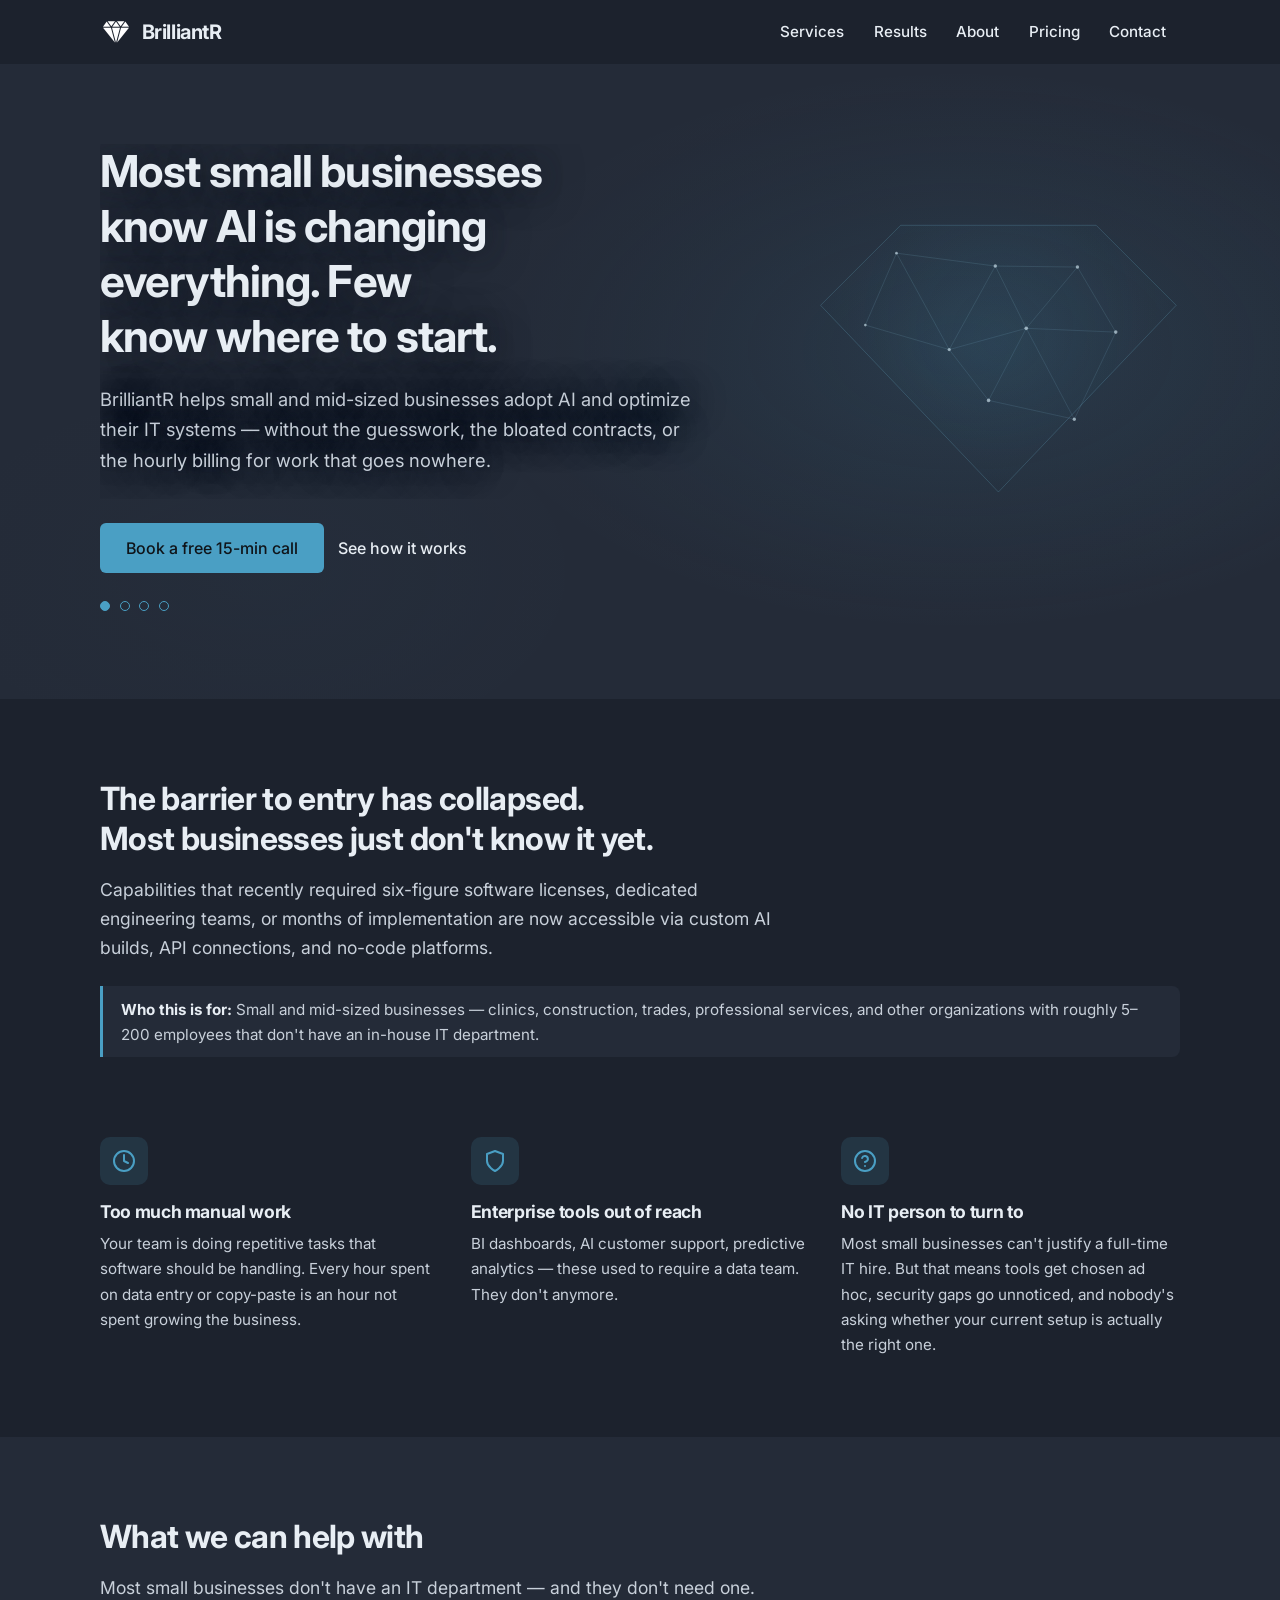
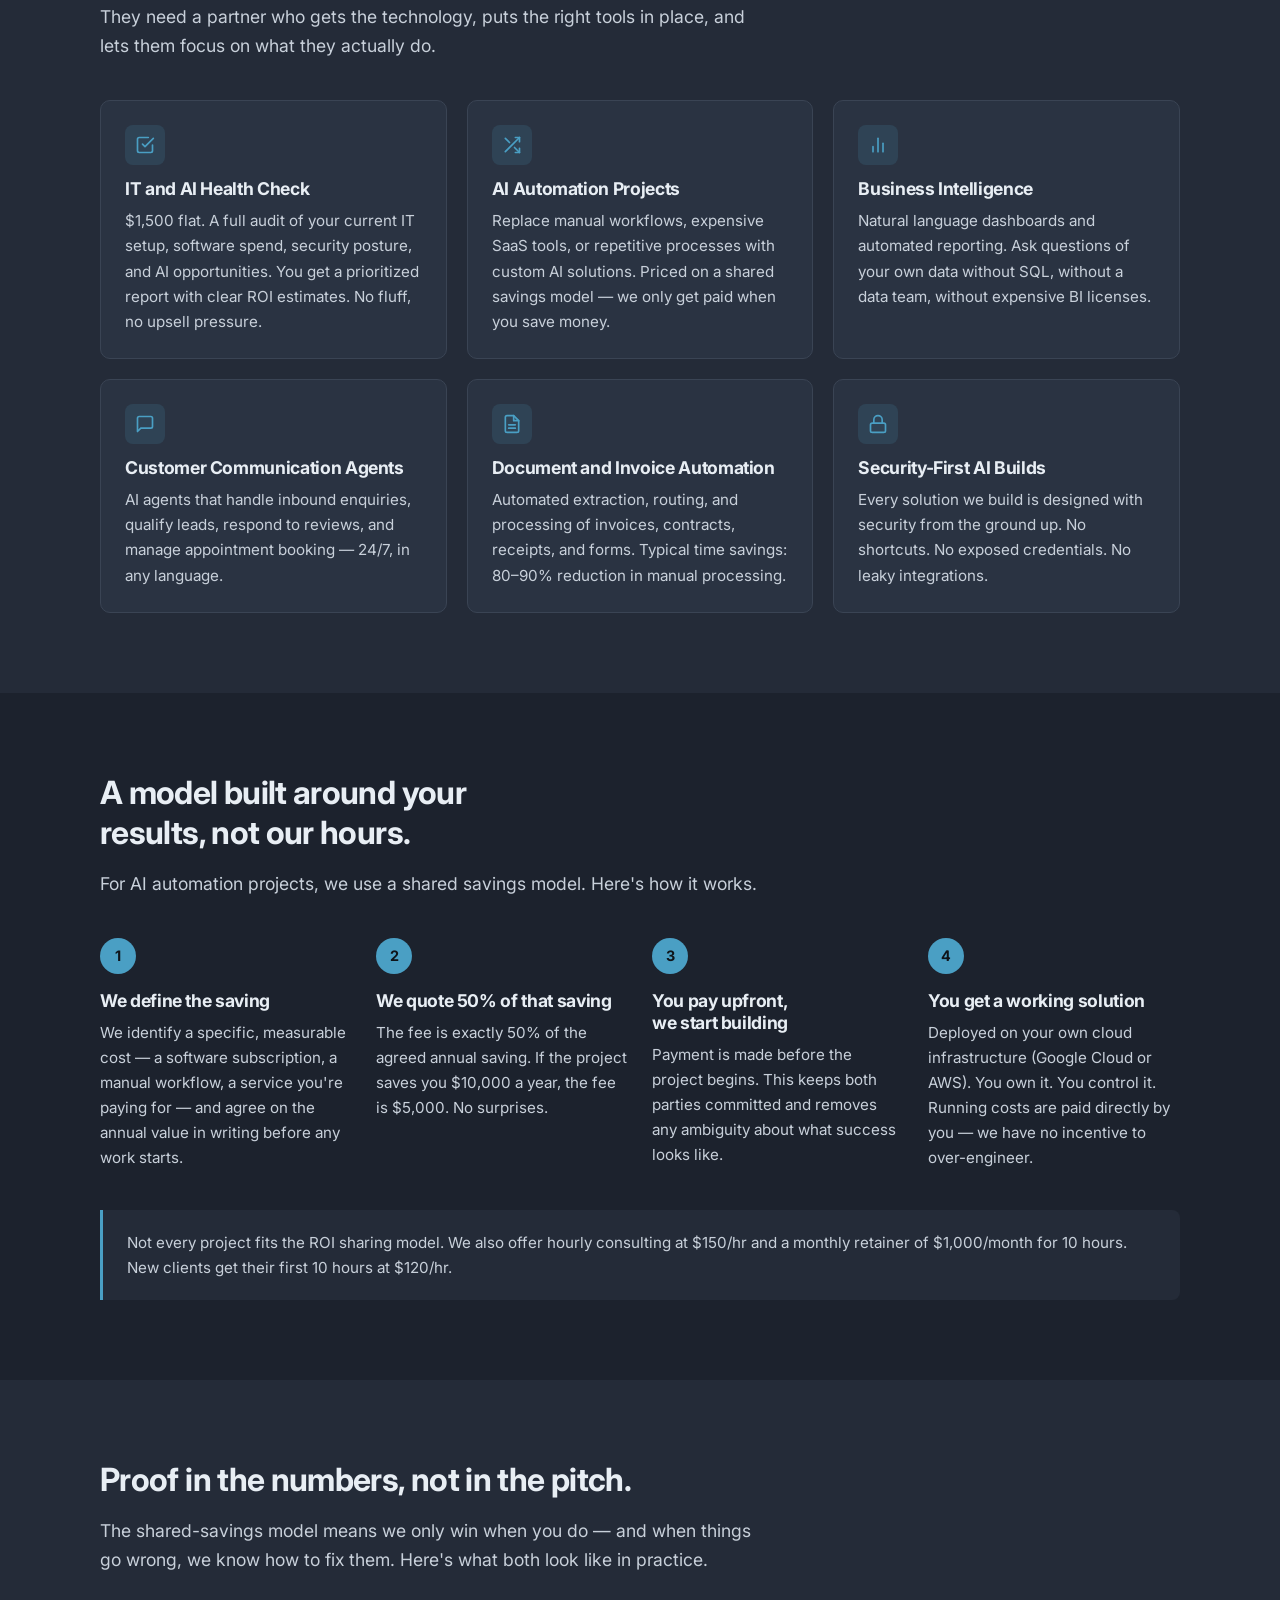
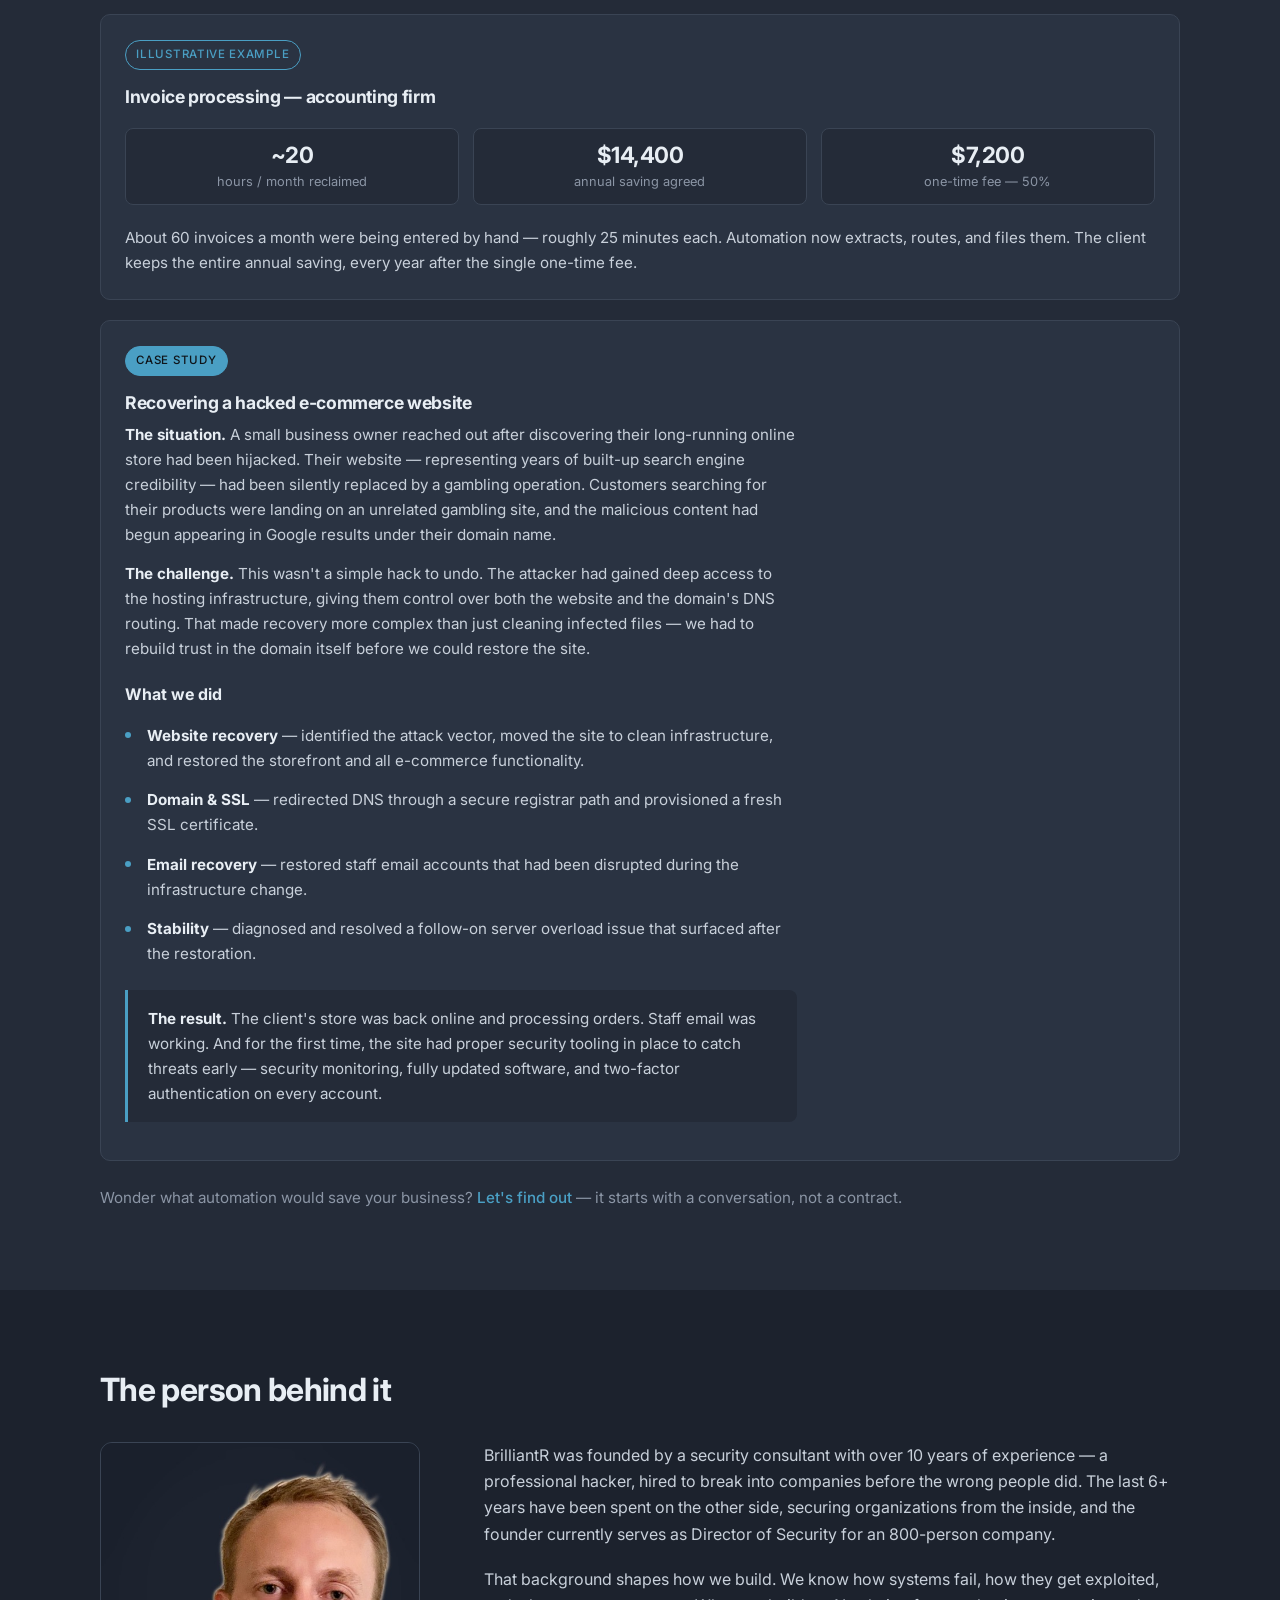
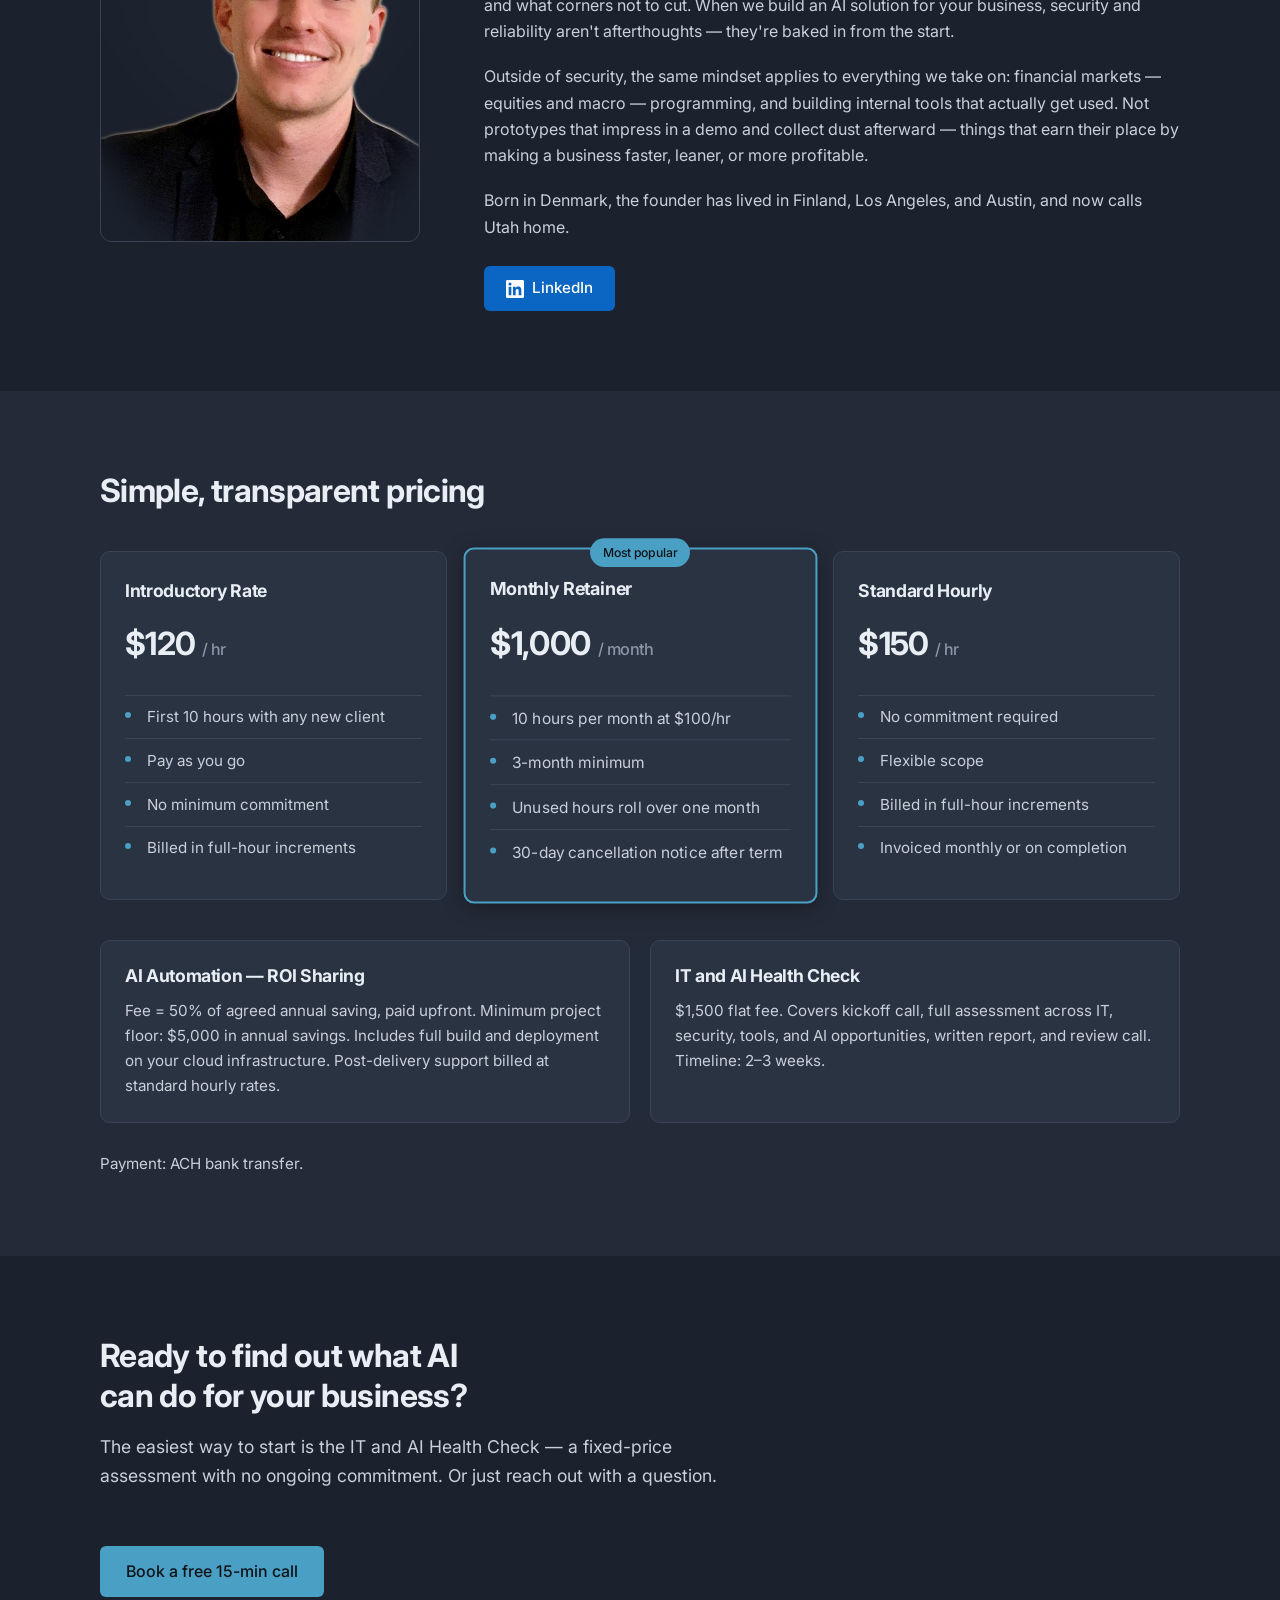
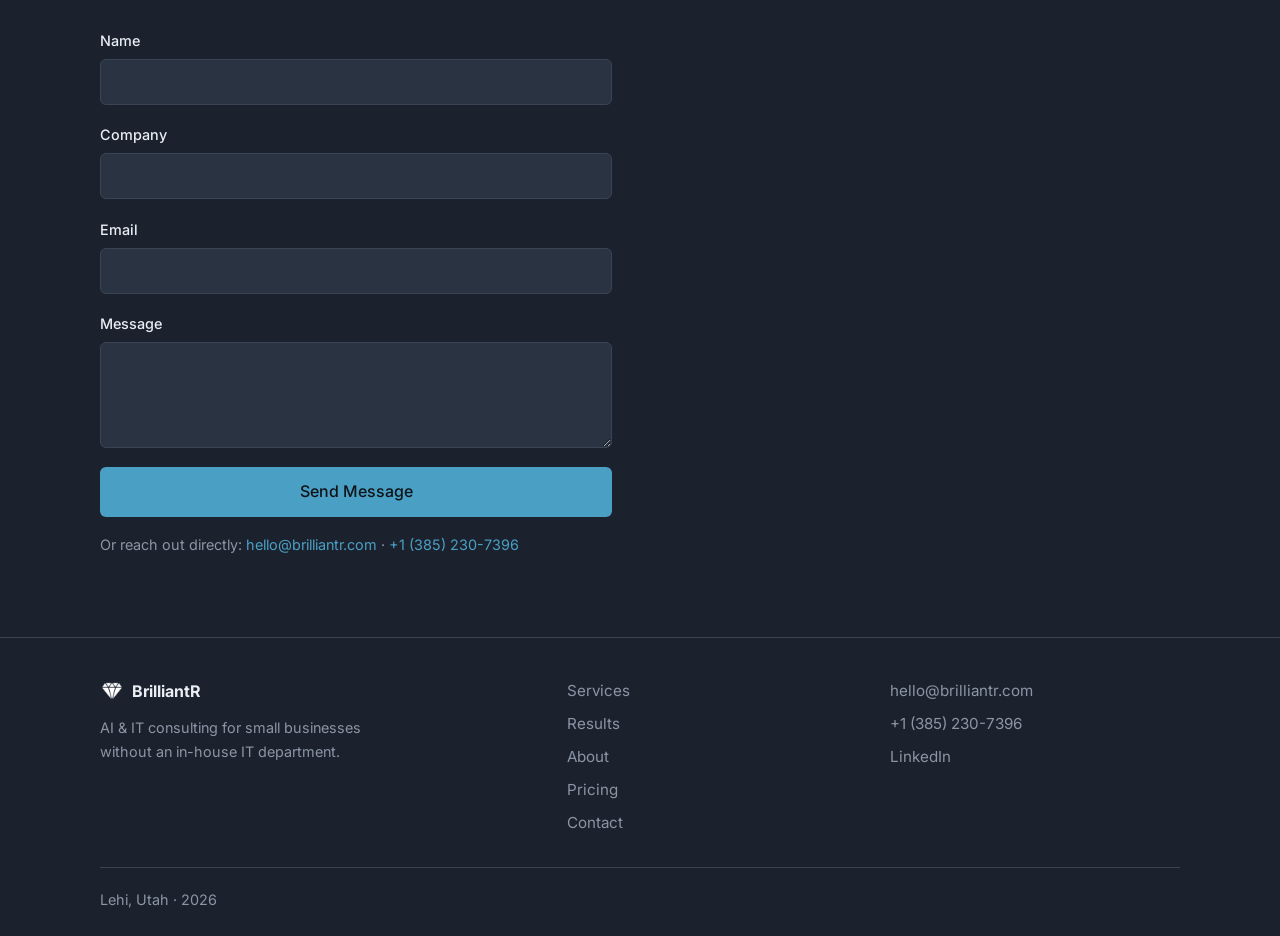
==== website/index.html @ 2c19cd60 "Reorganise repo into website/ and marketing/ folders Move all site content into website/ so GitHub P" ====
<!DOCTYPE html>
<html lang="en">
<head>
  <meta charset="UTF-8">
  <meta name="viewport" content="width=device-width, initial-scale=1.0">
  <meta name="description" content="AI and IT consulting for small businesses without an in-house IT department. Automate workflows, cut software costs, and adopt AI.">
  <meta name="robots" content="index, follow">
  <meta name="author" content="BrilliantR">
  <meta name="theme-color" content="#1C222D">
  <title>BrilliantR — AI & IT Consulting for Small Businesses</title>
  <link rel="canonical" href="https://brilliantr.com/">

  <!-- Google tag (gtag.js) — Google Analytics 4 -->
  <script async src="https://www.googletagmanager.com/gtag/js?id=G-T3CMR07BEG"></script>
  <script>
    window.dataLayer = window.dataLayer || [];
    function gtag(){dataLayer.push(arguments);}
    gtag('js', new Date());
    gtag('config', 'G-T3CMR07BEG');
  </script>


  <!-- Open Graph -->
  <meta property="og:type" content="website">
  <meta property="og:url" content="https://brilliantr.com/">
  <meta property="og:site_name" content="BrilliantR">
  <meta property="og:locale" content="en_US">
  <meta property="og:title" content="BrilliantR — AI & IT Consulting for Small Businesses">
  <meta property="og:description" content="AI and IT consulting for small businesses without an in-house IT department. Automate workflows, cut software costs, and adopt AI.">
  <meta property="og:image" content="https://brilliantr.com/images/og-card.png">
  <meta property="og:image:width" content="1200">
  <meta property="og:image:height" content="630">
  <meta property="og:image:alt" content="BrilliantR — AI & IT Consulting for Small Businesses">

  <!-- Twitter Card -->
  <meta name="twitter:card" content="summary_large_image">
  <meta name="twitter:title" content="BrilliantR — AI & IT Consulting for Small Businesses">
  <meta name="twitter:description" content="AI and IT consulting for small businesses without an in-house IT department. Automate workflows, cut software costs, and adopt AI.">
  <meta name="twitter:image" content="https://brilliantr.com/images/og-card.png">

<link rel="icon" href="images/favicon.svg?v=2" type="image/svg+xml">
  <link rel="icon" href="images/icon.png" type="image/png" sizes="32x32">
  <link rel="apple-touch-icon" href="images/apple-touch-icon.png" sizes="180x180">
  <script type="application/ld+json">
  {
    "@context": "https://schema.org",
    "@type": "ProfessionalService",
    "name": "BrilliantR",
    "url": "https://brilliantr.com",
    "description": "AI and IT consulting for small businesses without an in-house IT department. Services include AI automation, business intelligence, IT health checks, and security-first builds.",
    "email": "hello@brilliantr.com",
    "telephone": "+1-385-230-7396",
    "address": {
      "@type": "PostalAddress",
      "addressLocality": "Lehi",
      "addressRegion": "UT",
      "addressCountry": "US"
    },
    "areaServed": {
      "@type": "Country",
      "name": "United States"
    },
    "hasOfferCatalog": {
      "@type": "OfferCatalog",
      "name": "AI & IT Consulting Services",
      "itemListElement": [
        {
          "@type": "Offer",
          "itemOffered": {
            "@type": "Service",
            "name": "IT and AI Health Check",
            "description": "Full audit of your IT setup, software spend, security posture, and AI opportunities. Prioritized report with ROI estimates.",
            "offers": { "@type": "Offer", "price": "1500", "priceCurrency": "USD" }
          }
        },
        {
          "@type": "Offer",
          "itemOffered": {
            "@type": "Service",
            "name": "AI Automation Projects",
            "description": "Replace manual workflows and repetitive processes with custom AI solutions. Priced on a shared savings model."
          }
        },
        {
          "@type": "Offer",
          "itemOffered": {
            "@type": "Service",
            "name": "Business Intelligence",
            "description": "Natural language dashboards and automated reporting without SQL or a data team."
          }
        },
        {
          "@type": "Offer",
          "itemOffered": {
            "@type": "Service",
            "name": "Customer Communication Agents",
            "description": "AI agents that handle inbound enquiries, qualify leads, respond to reviews, and manage appointment booking 24/7."
          }
        },
        {
          "@type": "Offer",
          "itemOffered": {
            "@type": "Service",
            "name": "Document and Invoice Automation",
            "description": "Automated extraction, routing, and processing of invoices, contracts, receipts, and forms."
          }
        }
      ]
    },
    "founder": {
      "@type": "Person",
      "jobTitle": "AI & IT Consultant",
      "description": "Security consultant and former professional penetration tester with 10+ years experience, now Director of Security at an 800-person company.",
      "sameAs": "https://www.linkedin.com/in/runetk-dk/"
    },
    "priceRange": "$120–$1,500"
  }
  </script>
  <link rel="preconnect" href="https://fonts.googleapis.com">
  <link rel="preconnect" href="https://fonts.gstatic.com" crossorigin>
  <link rel="preload" as="style" href="https://fonts.googleapis.com/css2?family=Inter:wght@400;500;700&display=swap">
  <link rel="stylesheet" href="https://fonts.googleapis.com/css2?family=Inter:wght@400;500;700&display=swap" media="print" onload="this.media='all'">
  <noscript><link rel="stylesheet" href="https://fonts.googleapis.com/css2?family=Inter:wght@400;500;700&display=swap"></noscript>
  <link rel="stylesheet" href="css/styles.css">
  <noscript>
    <style>
      /* Fallback: without JS the first headline stays in flow and visible. */
      .hero-slides {
        height: auto;
        overflow: visible;
        transition: none;
      }
      .hero-slide {
        position: static;
        display: none;
        opacity: 1;
        visibility: visible;
      }
      .hero-slide.is-active {
        display: block;
      }
    </style>
  </noscript>
</head>
<body>
  <a class="skip-link" href="#main">Skip to content</a>
  <header class="site-header" id="site-header">
    <div class="nav-inner">
      <a class="logo" href="#top">
        <img src="images/logo.png" alt="" width="32" height="32">
        BrilliantR
      </a>
      <button
        class="nav-toggle"
        id="nav-toggle"
        type="button"
        aria-label="Open menu"
        aria-expanded="false"
        aria-controls="nav-menu"
      >
        <span></span>
        <span></span>
        <span></span>
      </button>
      <ul class="nav-links" id="nav-menu">
        <li><a href="#services">Services</a></li>
        <li><a href="#results">Results</a></li>
        <li><a href="#about">About</a></li>
        <li><a href="#pricing">Pricing</a></li>
        <li><a href="#contact">Contact</a></li>
      </ul>
    </div>
  </header>

  <main id="main">
    <section class="hero" id="top">
      <canvas class="hero-mesh" id="hero-mesh" aria-hidden="true"></canvas>
      <div class="hero-veil" aria-hidden="true"></div>
      <div class="container fade-in hero-content">
        <div class="hero-slides" id="hero-slides" role="group" aria-roledescription="carousel" aria-label="Headlines">
          <div class="hero-slide is-active" id="hero-slide-1" role="group" aria-roledescription="slide" aria-hidden="false">
            <h1>Most small businesses know AI is changing everything. Few know where to start.</h1>
            <p class="lead">BrilliantR helps small and mid-sized businesses adopt AI and optimize their IT systems — without the guesswork, the bloated contracts, or the hourly billing for work that goes nowhere.</p>
          </div>
          <div class="hero-slide" id="hero-slide-2" role="group" aria-roledescription="slide" aria-hidden="true">
            <h2>You don't need an IT department. You need the right partner.</h2>
            <p class="lead">BrilliantR brings senior security and AI expertise to businesses that can't justify a full-time hire — so you get enterprise-grade technology without the enterprise price tag.</p>
          </div>
          <div class="hero-slide" id="hero-slide-3" role="group" aria-roledescription="slide" aria-hidden="true">
            <h2>Running a non-technical business in a high-tech world?</h2>
            <p class="lead">BrilliantR speaks fluent technology so you don't have to — practical AI and IT solutions in plain language, with no jargon and no full-time IT hire required.</p>
          </div>
          <div class="hero-slide" id="hero-slide-4" role="group" aria-roledescription="slide" aria-hidden="true">
            <h2>Your team is doing work software should be doing. Automate it.</h2>
            <p class="lead">From invoice processing to customer communication, AI can reclaim hours every week. We only get paid when it actually saves you money.</p>
          </div>
        </div>
        <div class="hero-actions">
          <a class="btn btn-primary" href="https://calendar.app.google/x3fJDAPDBFuxowCc6" target="_blank" rel="noopener noreferrer">Book a free 15-min call</a>
          <a class="hero-link" href="#how-it-works">See how it works</a>
        </div>
        <div class="hero-dots" id="hero-dots" aria-label="Choose a headline">
          <button class="hero-dot is-active" type="button" aria-label="Show headline 1"></button>
          <button class="hero-dot" type="button" aria-label="Show headline 2"></button>
          <button class="hero-dot" type="button" aria-label="Show headline 3"></button>
          <button class="hero-dot" type="button" aria-label="Show headline 4"></button>
        </div>
      </div>
    </section>

    <section id="problem">
      <div class="container fade-in">
        <h2>The barrier to entry has collapsed. Most businesses just don't know it yet.</h2>
        <p class="lead">Capabilities that recently required six-figure software licenses, dedicated engineering teams, or months of implementation are now accessible via custom AI builds, API connections, and no-code platforms.</p>
        <p class="who-for"><strong>Who this is for:</strong> Small and mid-sized businesses — clinics, construction, trades, professional services, and other organizations with roughly 5–200 employees that don't have an in-house IT department.</p>
        <div class="problem-grid">
          <div class="problem-item">
            <div class="icon-wrap" aria-hidden="true">
              <svg viewBox="0 0 24 24" fill="none" stroke="currentColor" stroke-width="2" stroke-linecap="round" stroke-linejoin="round">
                <circle cx="12" cy="12" r="10"/>
                <polyline points="12 6 12 12 16 14"/>
              </svg>
            </div>
            <h3>Too much manual work</h3>
            <p>Your team is doing repetitive tasks that software should be handling. Every hour spent on data entry or copy-paste is an hour not spent growing the business.</p>
          </div>
          <div class="problem-item">
            <div class="icon-wrap" aria-hidden="true">
              <svg viewBox="0 0 24 24" fill="none" stroke="currentColor" stroke-width="2" stroke-linecap="round" stroke-linejoin="round">
                <path d="M12 22s8-4 8-10V5l-8-3-8 3v7c0 6 8 10 8 10z"/>
              </svg>
            </div>
            <h3>Enterprise tools out of reach</h3>
            <p>BI dashboards, AI customer support, predictive analytics — these used to require a data team. They don't anymore.</p>
          </div>
          <div class="problem-item">
            <div class="icon-wrap" aria-hidden="true">
              <svg viewBox="0 0 24 24" fill="none" stroke="currentColor" stroke-width="2" stroke-linecap="round" stroke-linejoin="round">
                <circle cx="12" cy="12" r="10"/>
                <path d="M9.09 9a3 3 0 0 1 5.83 1c0 2-3 3-3 3"/>
                <line x1="12" y1="17" x2="12.01" y2="17"/>
              </svg>
            </div>
            <h3>No IT person to turn to</h3>
            <p>Most small businesses can't justify a full-time IT hire. But that means tools get chosen ad hoc, security gaps go unnoticed, and nobody's asking whether your current setup is actually the right one.</p>
          </div>
        </div>
      </div>
    </section>

    <section class="section-alt" id="services">
      <div class="container fade-in">
        <h2>What we can help with</h2>
        <p class="lead">Most small businesses don't have an IT department — and they don't need one. They need a partner who gets the technology, puts the right tools in place, and lets them focus on what they actually do.</p>
        <div class="services-grid">
          <article class="service-card">
            <div class="icon-wrap" aria-hidden="true">
              <svg viewBox="0 0 24 24" fill="none" stroke="currentColor" stroke-width="2" stroke-linecap="round" stroke-linejoin="round">
                <path d="M9 11l3 3L22 4"/>
                <path d="M21 12v7a2 2 0 0 1-2 2H5a2 2 0 0 1-2-2V5a2 2 0 0 1 2-2h11"/>
              </svg>
            </div>
            <h3>IT and AI Health Check</h3>
            <p>$1,500 flat. A full audit of your current IT setup, software spend, security posture, and AI opportunities. You get a prioritized report with clear ROI estimates. No fluff, no upsell pressure.</p>
          </article>
          <article class="service-card">
            <div class="icon-wrap" aria-hidden="true">
              <svg viewBox="0 0 24 24" fill="none" stroke="currentColor" stroke-width="2" stroke-linecap="round" stroke-linejoin="round">
                <polyline points="16 3 21 3 21 8"/>
                <line x1="4" y1="20" x2="21" y2="3"/>
                <polyline points="21 16 21 21 16 21"/>
                <line x1="15" y1="15" x2="21" y2="21"/>
                <line x1="4" y1="4" x2="9" y2="9"/>
              </svg>
            </div>
            <h3>AI Automation Projects</h3>
            <p>Replace manual workflows, expensive SaaS tools, or repetitive processes with custom AI solutions. Priced on a shared savings model — we only get paid when you save money.</p>
          </article>
          <article class="service-card">
            <div class="icon-wrap" aria-hidden="true">
              <svg viewBox="0 0 24 24" fill="none" stroke="currentColor" stroke-width="2" stroke-linecap="round" stroke-linejoin="round">
                <line x1="18" y1="20" x2="18" y2="10"/>
                <line x1="12" y1="20" x2="12" y2="4"/>
                <line x1="6" y1="20" x2="6" y2="14"/>
              </svg>
            </div>
            <h3>Business Intelligence</h3>
            <p>Natural language dashboards and automated reporting. Ask questions of your own data without SQL, without a data team, without expensive BI licenses.</p>
          </article>
          <article class="service-card">
            <div class="icon-wrap" aria-hidden="true">
              <svg viewBox="0 0 24 24" fill="none" stroke="currentColor" stroke-width="2" stroke-linecap="round" stroke-linejoin="round">
                <path d="M21 15a2 2 0 0 1-2 2H7l-4 4V5a2 2 0 0 1 2-2h14a2 2 0 0 1 2 2z"/>
              </svg>
            </div>
            <h3>Customer Communication Agents</h3>
            <p>AI agents that handle inbound enquiries, qualify leads, respond to reviews, and manage appointment booking — 24/7, in any language.</p>
          </article>
          <article class="service-card">
            <div class="icon-wrap" aria-hidden="true">
              <svg viewBox="0 0 24 24" fill="none" stroke="currentColor" stroke-width="2" stroke-linecap="round" stroke-linejoin="round">
                <path d="M14 2H6a2 2 0 0 0-2 2v16a2 2 0 0 0 2 2h12a2 2 0 0 0 2-2V8z"/>
                <polyline points="14 2 14 8 20 8"/>
                <line x1="16" y1="13" x2="8" y2="13"/>
                <line x1="16" y1="17" x2="8" y2="17"/>
              </svg>
            </div>
            <h3>Document and Invoice Automation</h3>
            <p>Automated extraction, routing, and processing of invoices, contracts, receipts, and forms. Typical time savings: 80–90% reduction in manual processing.</p>
          </article>
          <article class="service-card">
            <div class="icon-wrap" aria-hidden="true">
              <svg viewBox="0 0 24 24" fill="none" stroke="currentColor" stroke-width="2" stroke-linecap="round" stroke-linejoin="round">
                <rect x="3" y="11" width="18" height="11" rx="2" ry="2"/>
                <path d="M7 11V7a5 5 0 0 1 10 0v4"/>
              </svg>
            </div>
            <h3>Security-First AI Builds</h3>
            <p>Every solution we build is designed with security from the ground up. No shortcuts. No exposed credentials. No leaky integrations.</p>
          </article>
        </div>
      </div>
    </section>

    <section id="how-it-works">
      <div class="container fade-in">
        <h2>A model built around your results, not our hours.</h2>
        <p class="lead">For AI automation projects, we use a shared savings model. Here's how it works.</p>
        <div class="timeline">
          <div class="timeline-step">
            <h3>We define the saving</h3>
            <p>We identify a specific, measurable cost — a software subscription, a manual workflow, a service you're paying for — and agree on the annual value in writing before any work starts.</p>
          </div>
          <div class="timeline-step">
            <h3>We quote 50% of that saving</h3>
            <p>The fee is exactly 50% of the agreed annual saving. If the project saves you $10,000 a year, the fee is $5,000. No surprises.</p>
          </div>
          <div class="timeline-step">
            <h3>You pay upfront, we start building</h3>
            <p>Payment is made before the project begins. This keeps both parties committed and removes any ambiguity about what success looks like.</p>
          </div>
          <div class="timeline-step">
            <h3>You get a working solution</h3>
            <p>Deployed on your own cloud infrastructure (Google Cloud or AWS). You own it. You control it. Running costs are paid directly by you — we have no incentive to over-engineer.</p>
          </div>
        </div>
        <p class="how-note">Not every project fits the ROI sharing model. We also offer hourly consulting at $150/hr and a monthly retainer of $1,000/month for 10 hours. New clients get their first 10 hours at $120/hr.</p>
      </div>
    </section>

    <section class="section-alt" id="results">
      <div class="container fade-in">
        <h2>Proof in the numbers, not in the pitch.</h2>
        <p class="lead">The shared-savings model means we only win when you do — and when things go wrong, we know how to fix them. Here's what both look like in practice.</p>
        <div class="proof-grid">
          <article class="proof-case">
            <span class="proof-tag">Illustrative example</span>
            <h3>Invoice processing — accounting firm</h3>
            <div class="proof-math">
              <div class="proof-stat">
                <span class="proof-number">~20</span>
                <span class="proof-label">hours / month reclaimed</span>
              </div>
              <div class="proof-stat">
                <span class="proof-number">$14,400</span>
                <span class="proof-label">annual saving agreed</span>
              </div>
              <div class="proof-stat">
                <span class="proof-number">$7,200</span>
                <span class="proof-label">one-time fee — 50%</span>
              </div>
            </div>
            <p>About 60 invoices a month were being entered by hand — roughly 25 minutes each. Automation now extracts, routes, and files them. The client keeps the entire annual saving, every year after the single one-time fee.</p>
          </article>
          <article class="proof-case case-study">
            <span class="proof-tag filled">Case study</span>
            <h3>Recovering a hacked e-commerce website</h3>
            <p><strong>The situation.</strong> A small business owner reached out after discovering their long-running online store had been hijacked. Their website — representing years of built-up search engine credibility — had been silently replaced by a gambling operation. Customers searching for their products were landing on an unrelated gambling site, and the malicious content had begun appearing in Google results under their domain name.</p>
            <p><strong>The challenge.</strong> This wasn't a simple hack to undo. The attacker had gained deep access to the hosting infrastructure, giving them control over both the website and the domain's DNS routing. That made recovery more complex than just cleaning infected files — we had to rebuild trust in the domain itself before we could restore the site.</p>
            <h4>What we did</h4>
            <ul>
              <li><strong>Website recovery</strong> — identified the attack vector, moved the site to clean infrastructure, and restored the storefront and all e-commerce functionality.</li>
              <li><strong>Domain &amp; SSL</strong> — redirected DNS through a secure registrar path and provisioned a fresh SSL certificate.</li>
              <li><strong>Email recovery</strong> — restored staff email accounts that had been disrupted during the infrastructure change.</li>
              <li><strong>Stability</strong> — diagnosed and resolved a follow-on server overload issue that surfaced after the restoration.</li>
            </ul>
            <p class="case-result"><strong>The result.</strong> The client's store was back online and processing orders. Staff email was working. And for the first time, the site had proper security tooling in place to catch threats early — security monitoring, fully updated software, and two-factor authentication on every account.</p>
          </article>
        </div>
        <p class="proof-cta">Wonder what automation would save your business? <a href="#contact">Let's find out</a> — it starts with a conversation, not a contract.</p>
      </div>
    </section>

    <section id="about">
      <div class="container fade-in">
        <h2>The person behind it</h2>
        <div class="about-layout">
          <div class="about-photo">
            <img
              src="images/photo.jpg"
              srcset="images/photo-560.jpg 560w, images/photo.jpg 800w"
              sizes="(min-width: 768px) 280px, 320px"
              alt="Portrait of the founder of BrilliantR"
              width="800"
              height="1000"
              loading="lazy"
            >
          </div>
          <div class="about-text">
            <p>BrilliantR was founded by a security consultant with over 10 years of experience — a professional hacker, hired to break into companies before the wrong people did. The last 6+ years have been spent on the other side, securing organizations from the inside, and the founder currently serves as Director of Security for an 800-person company.</p>
            <p>That background shapes how we build. We know how systems fail, how they get exploited, and what corners not to cut. When we build an AI solution for your business, security and reliability aren't afterthoughts — they're baked in from the start.</p>
            <p>Outside of security, the same mindset applies to everything we take on: financial markets — equities and macro — programming, and building internal tools that actually get used. Not prototypes that impress in a demo and collect dust afterward — things that earn their place by making a business faster, leaner, or more profitable.</p>
            <p>Born in Denmark, the founder has lived in Finland, Los Angeles, and Austin, and now calls Utah home.</p>
            <a class="btn btn-linkedin" href="https://www.linkedin.com/in/runetk-dk/" target="_blank" rel="noopener noreferrer">
              <svg width="18" height="18" viewBox="0 0 24 24" fill="currentColor" aria-hidden="true">
                <path d="M20.447 20.452h-3.554v-5.569c0-1.328-.027-3.037-1.852-3.037-1.853 0-2.136 1.445-2.136 2.939v5.667H9.351V9h3.414v1.561h.046c.477-.9 1.637-1.85 3.37-1.85 3.601 0 4.267 2.37 4.267 5.455v6.286zM5.337 7.433a2.062 2.062 0 01-2.063-2.065 2.064 2.064 0 112.063 2.065zm1.782 13.019H3.555V9h3.564v11.452zM22.225 0H1.771C.792 0 0 .774 0 1.729v20.542C0 23.227.792 24 1.771 24h20.451C23.2 24 24 23.227 24 22.271V1.729C24 .774 23.2 0 22.222 0h.003z"/>
              </svg>
              LinkedIn
            </a>
          </div>
        </div>
      </div>
    </section>

    <section class="section-alt" id="pricing">
      <div class="container fade-in">
        <h2>Simple, transparent pricing</h2>
        <div class="pricing-grid">
          <article class="price-card">
            <h3>Introductory Rate</h3>
            <p class="price-amount">$120 <span>/ hr</span></p>
            <ul>
              <li>First 10 hours with any new client</li>
              <li>Pay as you go</li>
              <li>No minimum commitment</li>
              <li>Billed in full-hour increments</li>
            </ul>
          </article>
          <article class="price-card featured">
            <span class="price-badge">Most popular</span>
            <h3>Monthly Retainer</h3>
            <p class="price-amount">$1,000 <span>/ month</span></p>
            <ul>
              <li>10 hours per month at $100/hr</li>
              <li>3-month minimum</li>
              <li>Unused hours roll over one month</li>
              <li>30-day cancellation notice after term</li>
            </ul>
          </article>
          <article class="price-card">
            <h3>Standard Hourly</h3>
            <p class="price-amount">$150 <span>/ hr</span></p>
            <ul>
              <li>No commitment required</li>
              <li>Flexible scope</li>
              <li>Billed in full-hour increments</li>
              <li>Invoiced monthly or on completion</li>
            </ul>
          </article>
        </div>

        <div class="pricing-bands">
          <div class="pricing-band">
            <h3>AI Automation — ROI Sharing</h3>
            <p>Fee = 50% of agreed annual saving, paid upfront. Minimum project floor: $5,000 in annual savings. Includes full build and deployment on your cloud infrastructure. Post-delivery support billed at standard hourly rates.</p>
          </div>
          <div class="pricing-band">
            <h3>IT and AI Health Check</h3>
            <p>$1,500 flat fee. Covers kickoff call, full assessment across IT, security, tools, and AI opportunities, written report, and review call. Timeline: 2–3 weeks.</p>
          </div>
        </div>

        <p class="payment-note">Payment: ACH bank transfer.</p>
      </div>
    </section>

    <section id="contact">
      <div class="container fade-in">
        <h2>Ready to find out what AI can do for your business?</h2>
        <p class="lead">The easiest way to start is the IT and AI Health Check — a fixed-price assessment with no ongoing commitment. Or just reach out with a question.</p>
        <a class="btn btn-primary booking-cta" href="https://calendar.app.google/x3fJDAPDBFuxowCc6" target="_blank" rel="noopener noreferrer">Book a free 15-min call</a>
        <form class="contact-form" id="contact-form">
          <div class="form-field">
            <label for="name">Name</label>
            <input type="text" id="name" name="name" required autocomplete="name">
          </div>
          <div class="form-field">
            <label for="company">Company</label>
            <input type="text" id="company" name="company" autocomplete="organization">
          </div>
          <div class="form-field">
            <label for="email">Email</label>
            <input type="email" id="email" name="email" required autocomplete="email">
          </div>
          <div class="form-field">
            <label for="message">Message</label>
            <textarea id="message" name="message" rows="4" required></textarea>
          </div>
          <!-- Honeypot: bots fill this in, humans don't. Hidden by CSS. -->
          <input type="text" name="botcheck" class="form-honeypot" tabindex="-1" autocomplete="off" aria-hidden="true">
          <button class="btn btn-primary" type="submit">Send Message</button>
        </form>
        <p class="form-status" id="form-status" role="status" aria-live="polite"></p>
        <p class="form-note">Or reach out directly: <a href="mailto:hello@brilliantr.com">hello@brilliantr.com</a> · <a href="tel:+13852307396">+1 (385) 230-7396</a></p>
      </div>
    </section>
  </main>

  <footer class="site-footer">
    <div class="container">
      <div class="footer-inner">
        <div class="footer-col footer-brand-col">
          <span class="footer-brand">
            <img src="images/logo.png" alt="" width="24" height="24">
            BrilliantR
          </span>
          <p class="footer-tagline">AI &amp; IT consulting for small businesses without an in-house IT department.</p>
        </div>
        <nav class="footer-col footer-nav" aria-label="Footer">
          <a href="#services">Services</a>
          <a href="#results">Results</a>
          <a href="#about">About</a>
          <a href="#pricing">Pricing</a>
          <a href="#contact">Contact</a>
        </nav>
        <div class="footer-col footer-contact">
          <a href="mailto:hello@brilliantr.com">hello@brilliantr.com</a>
          <a href="tel:+13852307396">+1 (385) 230-7396</a>
          <a href="https://www.linkedin.com/in/runetk-dk/" target="_blank" rel="noopener noreferrer">LinkedIn</a>
        </div>
      </div>
      <p class="footer-meta">Lehi, Utah · <span id="year"></span></p>
    </div>
  </footer>

  <script src="js/main.js" defer></script>
  <script src="js/hero-mesh.js" defer></script>
</body>
</html>
---- website/css/styles.css ----
:root {
  --primary: #E8EEF4;
  --accent: #4A9FC4;
  --bg: #242B38;
  --text: #C8D0DA;
  --border: #3A4454;
  --white: #1C222D;
  --card: #2A3342;
  --muted: #8B95A5;
  --nav-height: 64px;
  --max-width: 1120px;
  --shadow: 0 4px 20px rgba(0, 0, 0, 0.35);
  color-scheme: dark;
}

*,
*::before,
*::after {
  box-sizing: border-box;
  margin: 0;
  padding: 0;
}

html {
  scroll-behavior: smooth;
  scroll-padding-top: var(--nav-height);
}

body {
  font-family: Inter, sans-serif;
  font-size: 1rem;
  line-height: 1.65;
  color: var(--text);
  background: var(--white);
  -webkit-font-smoothing: antialiased;
}

img {
  max-width: 100%;
  display: block;
}

a {
  color: var(--accent);
  text-decoration: none;
}

a:hover {
  text-decoration: underline;
}

:focus-visible {
  outline: 2px solid var(--accent);
  outline-offset: 3px;
}

.skip-link {
  position: absolute;
  left: -9999px;
  top: 0;
  z-index: 200;
  background: var(--accent);
  color: #0F1419;
  padding: 0.75rem 1.25rem;
  border-radius: 0 0 8px 0;
  font-weight: 500;
  text-decoration: none;
}

.skip-link:focus {
  left: 0;
  text-decoration: none;
}

.container {
  width: 100%;
  max-width: var(--max-width);
  margin: 0 auto;
  padding: 0 1.25rem;
}

/* ——— Nav ——— */
.site-header {
  position: sticky;
  top: 0;
  z-index: 100;
  height: var(--nav-height);
  background: var(--white);
  border-bottom: 1px solid transparent;
  transition: box-shadow 0.2s ease, border-color 0.2s ease;
}

.site-header.is-scrolled {
  box-shadow: var(--shadow);
  border-bottom-color: var(--border);
}

.nav-inner {
  display: flex;
  align-items: center;
  justify-content: space-between;
  height: var(--nav-height);
  max-width: var(--max-width);
  margin: 0 auto;
  padding: 0 1.25rem;
}

.logo {
  display: inline-flex;
  align-items: center;
  gap: 0.6rem;
  font-size: 1.25rem;
  font-weight: 700;
  color: var(--primary);
  letter-spacing: -0.02em;
  text-decoration: none;
}

.logo img {
  width: 32px;
  height: 32px;
  object-fit: contain;
  filter: invert(1);
}

.logo:hover {
  text-decoration: none;
  color: var(--accent);
}

.logo:hover img {
  opacity: 0.85;
}

.nav-toggle {
  display: flex;
  flex-direction: column;
  justify-content: center;
  gap: 5px;
  width: 44px;
  height: 44px;
  padding: 10px;
  border: none;
  background: transparent;
  cursor: pointer;
}

.nav-toggle span {
  display: block;
  height: 2px;
  width: 100%;
  background: var(--primary);
  border-radius: 1px;
  transition: transform 0.2s ease, opacity 0.2s ease;
}

.nav-toggle:hover span {
  background: var(--accent);
}

.nav-toggle[aria-expanded="true"] span:nth-child(1) {
  transform: translateY(7px) rotate(45deg);
}

.nav-toggle[aria-expanded="true"] span:nth-child(2) {
  opacity: 0;
}

.nav-toggle[aria-expanded="true"] span:nth-child(3) {
  transform: translateY(-7px) rotate(-45deg);
}

.nav-links {
  display: none;
  list-style: none;
  gap: 0.25rem;
}

.nav-links a {
  display: block;
  padding: 0.75rem 1rem;
  color: var(--primary);
  font-weight: 500;
  font-size: 0.95rem;
  text-decoration: none;
}

.nav-links a:hover {
  color: var(--accent);
}

.nav-links.is-open {
  display: flex;
  flex-direction: column;
  position: absolute;
  top: var(--nav-height);
  left: 0;
  right: 0;
  background: var(--white);
  border-bottom: 1px solid var(--border);
  box-shadow: var(--shadow);
  padding: 0.5rem 0;
}

/* ——— Buttons ——— */
.btn {
  display: inline-flex;
  align-items: center;
  justify-content: center;
  gap: 0.5rem;
  padding: 0.85rem 1.5rem;
  font-family: inherit;
  font-size: 1rem;
  font-weight: 500;
  line-height: 1.2;
  border-radius: 6px;
  border: 2px solid transparent;
  cursor: pointer;
  text-decoration: none;
  transition: background 0.15s ease, color 0.15s ease, border-color 0.15s ease;
}

.btn:hover {
  text-decoration: none;
}

.btn-primary {
  background: var(--accent);
  color: #0F1419;
}

.btn-primary:hover {
  background: #6BB4D4;
  color: #0F1419;
}

.btn-secondary {
  background: transparent;
  color: var(--primary);
  border-color: var(--border);
}

.btn-secondary:hover {
  border-color: var(--accent);
  color: var(--accent);
}

.btn-linkedin {
  background: #0A66C2;
  color: #FFFFFF;
  padding: 0.7rem 1.25rem;
  font-size: 0.95rem;
}

.btn-linkedin:hover {
  background: #1A7FD4;
  color: #FFFFFF;
}

/* ——— Sections ——— */
section {
  padding: 4rem 0;
}

.section-alt {
  background: var(--bg);
}

h1, h2, h3 {
  color: var(--primary);
  line-height: 1.25;
  letter-spacing: -0.02em;
  text-wrap: balance;
}

h1 {
  font-size: clamp(1.85rem, 5vw, 2.75rem);
  font-weight: 700;
  margin-bottom: 1.25rem;
  max-width: 18ch;
}

h2 {
  font-size: clamp(1.5rem, 3.5vw, 2rem);
  font-weight: 700;
  margin-bottom: 1rem;
  max-width: 28ch;
}

h3 {
  font-size: 1.1rem;
  font-weight: 700;
  margin-bottom: 0.5rem;
}

.lead {
  font-size: 1.1rem;
  color: var(--text);
  max-width: 42rem;
  margin-bottom: 1.5rem;
}

/* Ragged-right is the readable default; "pretty" just avoids the lonely
   one-word last lines that make the right edge look untidy. */
p {
  text-wrap: pretty;
}

.fade-in {
  opacity: 0;
  transform: translateY(16px);
  transition: opacity 0.5s ease, transform 0.5s ease;
}

.fade-in.is-visible {
  opacity: 1;
  transform: translateY(0);
}

@media (prefers-reduced-motion: reduce) {
  html {
    scroll-behavior: auto;
  }

  .fade-in {
    opacity: 1;
    transform: none;
    transition: none;
  }

  .hero-slide,
  .hero-slides {
    transition: none;
  }
}

/* ——— Hero ——— */
.hero {
  position: relative;
  overflow: hidden;
  padding: 4rem 0 4.5rem;
  background:
    radial-gradient(ellipse 70% 80% at 75% 45%, rgba(74, 159, 196, 0.14) 0%, transparent 55%),
    radial-gradient(ellipse 50% 60% at 20% 80%, rgba(74, 159, 196, 0.06) 0%, transparent 50%),
    var(--bg);
  min-height: calc(70vh - var(--nav-height));
  display: flex;
  align-items: center;
}

/* Base readability gradient — sits under the mesh */
.hero-veil {
  position: absolute;
  inset: 0;
  z-index: 0;
  pointer-events: none;
  background:
    linear-gradient(
      105deg,
      rgba(36, 43, 56, 0.92) 0%,
      rgba(36, 43, 56, 0.55) 42%,
      rgba(36, 43, 56, 0.12) 68%,
      rgba(36, 43, 56, 0) 100%
    );
}

/* Mesh above the veil so interaction is visible */
.hero-mesh {
  position: absolute;
  inset: 0;
  width: 100%;
  height: 100%;
  z-index: 1;
  display: block;
  pointer-events: none;
}

.hero-content {
  position: relative;
  z-index: 2;
}

/* Anchor the hero copy to the same left edge as the rest of the page
   content, while keeping a comfortable reading measure. */
.hero-content > * {
  max-width: 40rem;
}

.hero-content h1,
.hero-content h2,
.hero-content .lead {
  text-shadow: 0 1px 18px rgba(28, 34, 45, 0.85), 0 0 40px rgba(28, 34, 45, 0.5);
}

/* Slides 2–4 use h2 (single h1 per page) but must match the first slide's look. */
.hero-slide h1,
.hero-slide h2 {
  font-size: clamp(1.85rem, 5vw, 2.75rem);
  font-weight: 700;
  margin-bottom: 1.25rem;
  max-width: 18ch;
}

.hero .lead {
  font-size: 1.15rem;
  max-width: 38rem;
}

.hero-actions {
  display: flex;
  flex-wrap: wrap;
  gap: 0.85rem;
  align-items: center;
  margin-top: 1.5rem;
}

.hero-link {
  font-weight: 500;
  color: var(--primary);
  padding: 0.5rem 0;
}

.hero-link:hover {
  color: var(--accent);
}

/* ——— Hero carousel ——— */
.hero-slides {
  position: relative;
  overflow: hidden;
  /* Height is driven by JS so the CTA hugs the active headline. */
  transition: height 0.4s ease;
}

.hero-slide {
  position: absolute;
  top: 0;
  left: 0;
  right: 0;
  opacity: 0;
  visibility: hidden;
  transition: opacity 0.55s ease, visibility 0.55s ease;
}

.hero-slide.is-active {
  opacity: 1;
  visibility: visible;
}

.hero-dots {
  position: relative;
  z-index: 2;
  display: flex;
  align-items: center;
  gap: 0.6rem;
  margin-top: 1.75rem;
}

.hero-dot {
  width: 10px;
  height: 10px;
  padding: 0;
  border-radius: 999px;
  border: 1px solid var(--accent);
  background: transparent;
  cursor: pointer;
  transition: background 0.2s ease, transform 0.2s ease;
}

.hero-dot:hover {
  transform: scale(1.25);
}

.hero-dot.is-active {
  background: var(--accent);
}

@media (max-width: 719px) {
  .hero-veil {
    background:
      linear-gradient(
        180deg,
        rgba(36, 43, 56, 0.75) 0%,
        rgba(36, 43, 56, 0.45) 55%,
        rgba(36, 43, 56, 0.25) 100%
      );
  }
}

/* ——— Problem grid ——— */
.problem-grid {
  display: grid;
  gap: 2rem;
  margin-top: 2.5rem;
}

.icon-wrap {
  width: 48px;
  height: 48px;
  border-radius: 10px;
  background: rgba(74, 159, 196, 0.15);
  display: flex;
  align-items: center;
  justify-content: center;
  margin-bottom: 1rem;
  color: var(--accent);
}

.icon-wrap svg {
  width: 24px;
  height: 24px;
}

.problem-item p {
  font-size: 0.95rem;
  color: var(--text);
}

.who-for {
  display: inline-block;
  margin-bottom: 2.5rem;
  padding: 0.65rem 1.1rem;
  background: var(--bg);
  border-left: 3px solid var(--accent);
  border-radius: 0 8px 8px 0;
  font-size: 0.95rem;
  color: var(--text);
}

.who-for strong {
  color: var(--primary);
}

/* ——— Services ——— */
.services-grid {
  display: grid;
  gap: 1.25rem;
  margin-top: 2.5rem;
}

.service-card {
  background: var(--card);
  border: 1px solid var(--border);
  border-radius: 10px;
  padding: 1.5rem;
}

.service-card .icon-wrap {
  width: 40px;
  height: 40px;
  border-radius: 8px;
  margin-bottom: 0.85rem;
}

.service-card .icon-wrap svg {
  width: 20px;
  height: 20px;
}

.service-card p {
  font-size: 0.95rem;
  color: var(--text);
}

/* ——— Timeline ——— */
.timeline {
  display: grid;
  gap: 1.75rem;
  margin-top: 2.5rem;
  counter-reset: step;
}

.timeline-step {
  position: relative;
  padding-left: 3.5rem;
}

.timeline-step::before {
  counter-increment: step;
  content: counter(step);
  position: absolute;
  left: 0;
  top: 0;
  width: 2.25rem;
  height: 2.25rem;
  border-radius: 50%;
  background: var(--accent);
  color: #0F1419;
  font-weight: 700;
  font-size: 0.9rem;
  display: flex;
  align-items: center;
  justify-content: center;
}

.timeline-step p {
  font-size: 0.95rem;
  color: var(--text);
}

.how-note {
  margin-top: 2.5rem;
  padding: 1.25rem 1.5rem;
  background: var(--bg);
  border-left: 3px solid var(--accent);
  border-radius: 0 8px 8px 0;
  font-size: 0.95rem;
  color: var(--text);
}

/* ——— Results / social proof ——— */
.proof-grid {
  display: grid;
  gap: 1.25rem;
  margin-top: 2.5rem;
}

.proof-case,
.proof-quote {
  background: var(--card);
  border: 1px solid var(--border);
  border-radius: 10px;
  padding: 1.5rem;
  min-width: 0;
}

.proof-tag {
  display: inline-block;
  font-size: 0.72rem;
  font-weight: 500;
  letter-spacing: 0.06em;
  text-transform: uppercase;
  color: var(--accent);
  border: 1px solid var(--accent);
  border-radius: 999px;
  padding: 0.28rem 0.65rem;
  margin-bottom: 1rem;
}

.proof-math {
  display: grid;
  grid-template-columns: 1fr;
  gap: 0.75rem;
  margin: 1.25rem 0;
}

.proof-stat {
  background: var(--bg);
  border: 1px solid var(--border);
  border-radius: 8px;
  padding: 0.8rem 1rem;
  display: flex;
  align-items: baseline;
  justify-content: space-between;
  gap: 1rem;
  min-width: 0;
}

.proof-number {
  display: block;
  font-size: 1.4rem;
  font-weight: 700;
  letter-spacing: -0.02em;
  color: var(--primary);
  line-height: 1.1;
  white-space: nowrap;
}

.proof-label {
  display: block;
  font-size: 0.8rem;
  color: var(--muted);
  line-height: 1.35;
  text-align: right;
}

.proof-case > p {
  font-size: 0.95rem;
  color: var(--text);
}

.proof-quote {
  display: flex;
  flex-direction: column;
}

.proof-quote blockquote {
  margin: 0;
  flex: 1;
}

.proof-quote blockquote::before {
  content: "\201C";
  display: block;
  font-size: 2.4rem;
  line-height: 0.6;
  color: var(--accent);
  margin-bottom: 0.5rem;
}

.proof-quote blockquote p {
  font-size: 1.05rem;
  line-height: 1.55;
  color: var(--primary);
}

.proof-quote footer {
  margin-top: 1.25rem;
  padding-top: 1rem;
  border-top: 1px solid var(--border);
}

.proof-quote cite {
  font-style: normal;
  font-weight: 500;
  font-size: 0.92rem;
  color: var(--text);
}

.proof-cta {
  margin-top: 1.5rem;
  font-size: 0.95rem;
  color: var(--muted);
}

.proof-cta a {
  font-weight: 500;
}

/* Real client case study (vs. the illustrative example above) */
.proof-tag.filled {
  background: var(--accent);
  border-color: var(--accent);
  color: #0F1419;
}

.case-study h4 {
  font-size: 1rem;
  font-weight: 700;
  color: var(--primary);
  margin: 1.25rem 0 0.5rem;
}

.case-study p {
  max-width: 42rem;
  margin-bottom: 0.85rem;
}

.case-study p strong,
.case-study li strong {
  color: var(--primary);
}

.case-study ul {
  list-style: none;
  max-width: 42rem;
  margin: 0 0 0.25rem;
}

.case-study li {
  position: relative;
  padding: 0.45rem 0 0.45rem 1.4rem;
  font-size: 0.95rem;
  color: var(--text);
}

.case-study li::before {
  content: "";
  position: absolute;
  left: 0;
  top: 1.05rem;
  width: 6px;
  height: 6px;
  border-radius: 50%;
  background: var(--accent);
}

.case-result {
  margin-top: 1rem;
  padding: 1rem 1.25rem;
  background: var(--bg);
  border-left: 3px solid var(--accent);
  border-radius: 0 8px 8px 0;
  font-size: 0.95rem;
  color: var(--text);
  max-width: 42rem;
}

.case-result strong {
  color: var(--primary);
}

/* ——— About ——— */
.about-layout {
  display: grid;
  gap: 2.5rem;
  margin-top: 2rem;
  align-items: start;
}

.about-photo {
  max-width: 320px;
  width: 100%;
  border-radius: 12px;
  overflow: hidden;
  border: 1px solid var(--border);
  aspect-ratio: 4 / 5;
  background: var(--card);
}

.about-photo img {
  width: 100%;
  height: 100%;
  object-fit: cover;
  object-position: center top;
}

.about-text p {
  margin-bottom: 1.15rem;
}

.about-text .btn {
  margin-top: 0.5rem;
}

/* ——— Pricing ——— */
.pricing-grid {
  display: grid;
  gap: 1.25rem;
  margin-top: 2.5rem;
}

.price-card {
  background: var(--card);
  border: 1px solid var(--border);
  border-radius: 10px;
  padding: 1.75rem 1.5rem;
  display: flex;
  flex-direction: column;
}

.price-card.featured {
  border-color: var(--accent);
  border-width: 2px;
  box-shadow: var(--shadow);
  position: relative;
}

.price-badge {
  position: absolute;
  top: -0.7rem;
  left: 50%;
  transform: translateX(-50%);
  background: var(--accent);
  color: #0F1419;
  font-size: 0.75rem;
  font-weight: 500;
  padding: 0.25rem 0.75rem;
  border-radius: 999px;
  white-space: nowrap;
}

.price-amount {
  font-size: 2rem;
  font-weight: 700;
  color: var(--primary);
  margin: 0.5rem 0 0.25rem;
  letter-spacing: -0.02em;
}

.price-amount span {
  font-size: 1rem;
  font-weight: 500;
  color: var(--muted);
}

.price-card ul {
  list-style: none;
  margin-top: 1.25rem;
  flex: 1;
}

.price-card li {
  padding: 0.55rem 0;
  border-top: 1px solid var(--border);
  font-size: 0.95rem;
  color: var(--text);
  padding-left: 1.35rem;
  position: relative;
}

.price-card li::before {
  content: "";
  position: absolute;
  left: 0;
  top: 1.05rem;
  width: 6px;
  height: 6px;
  border-radius: 50%;
  background: var(--accent);
}

.pricing-bands {
  margin-top: 2.5rem;
  display: grid;
  gap: 1.25rem;
}

.pricing-band {
  background: var(--card);
  border: 1px solid var(--border);
  border-radius: 10px;
  padding: 1.5rem;
}

.pricing-band h3 {
  margin-bottom: 0.65rem;
}

.pricing-band p {
  font-size: 0.95rem;
  color: var(--text);
}

.payment-note {
  margin-top: 1.75rem;
  font-size: 0.95rem;
  color: var(--text);
}

/* ——— Contact ——— */
.booking-cta {
  margin: 2rem 0 0;
}

.contact-form {
  margin-top: 2rem;
  max-width: 32rem;
  display: grid;
  gap: 1.15rem;
}

.form-field {
  display: flex;
  flex-direction: column;
  gap: 0.4rem;
}

.form-field label {
  font-weight: 500;
  font-size: 0.9rem;
  color: var(--primary);
}

.form-field input,
.form-field textarea {
  font-family: inherit;
  font-size: 1rem;
  padding: 0.75rem 0.9rem;
  border: 1px solid var(--border);
  border-radius: 6px;
  background: var(--card);
  color: var(--primary);
  width: 100%;
}

.form-field input::placeholder,
.form-field textarea::placeholder {
  color: var(--muted);
}

.form-field input:focus,
.form-field textarea:focus {
  border-color: var(--accent);
  outline: none;
  box-shadow: 0 0 0 3px rgba(74, 159, 196, 0.25);
}

.form-field textarea {
  resize: vertical;
  min-height: 6.5rem;
}

.form-note {
  margin-top: 1rem;
  font-size: 0.9rem;
  color: var(--muted);
}

.form-honeypot {
  position: absolute;
  left: -9999px;
  top: auto;
  width: 1px;
  height: 1px;
  overflow: hidden;
}

.form-status {
  display: none;
  margin-top: 1.25rem;
  max-width: 32rem;
  padding: 1rem 1.15rem;
  border-radius: 8px;
  border: 1px solid var(--border);
  background: var(--card);
  font-size: 0.95rem;
  color: var(--text);
}

.form-status.is-visible {
  display: block;
}

.form-status a {
  font-weight: 500;
}

/* ——— Footer ——— */
.site-footer {
  border-top: 1px solid var(--border);
  padding: 2.5rem 0 1.5rem;
  background: var(--white);
}

.footer-inner {
  display: grid;
  gap: 1.75rem;
  margin-bottom: 2rem;
}

.footer-col {
  display: flex;
  flex-direction: column;
  gap: 0.5rem;
}

.footer-tagline {
  font-size: 0.9rem;
  color: var(--muted);
  max-width: 30ch;
  margin-top: 0.25rem;
}

.footer-nav a,
.footer-contact a {
  color: var(--muted);
  font-size: 0.95rem;
  width: fit-content;
}

.footer-nav a:hover,
.footer-contact a:hover {
  color: var(--accent);
}

.footer-brand {
  display: inline-flex;
  align-items: center;
  gap: 0.5rem;
  font-weight: 700;
  color: var(--primary);
}

.footer-brand img {
  width: 24px;
  height: 24px;
  object-fit: contain;
  filter: invert(1);
}

.footer-meta {
  font-size: 0.9rem;
  color: var(--muted);
  border-top: 1px solid var(--border);
  padding-top: 1.25rem;
  margin: 0;
}

.footer-privacy {
  font-size: 0.85rem;
  color: var(--muted);
  margin-top: 0.5rem;
}

/* ——— Breakpoints ——— */
@media (min-width: 768px) {
  .nav-toggle {
    display: none;
  }

  .nav-links {
    display: flex;
    flex-direction: row;
    align-items: center;
    gap: 0.15rem;
  }

  .nav-links a {
    padding: 0.5rem 0.85rem;
  }

  .problem-grid {
    grid-template-columns: repeat(3, 1fr);
    gap: 2rem;
  }

  .services-grid {
    grid-template-columns: repeat(2, 1fr);
  }

  .proof-grid {
    grid-template-columns: 1fr 1fr;
    align-items: stretch;
  }

  .proof-case {
    grid-column: 1 / -1;
  }

  .proof-math {
    grid-template-columns: repeat(3, minmax(0, 1fr));
    gap: 0.85rem;
  }

  .proof-stat {
    display: block;
    text-align: center;
    padding: 0.9rem 0.75rem;
  }

  .proof-label {
    margin-top: 0.3rem;
    text-align: center;
  }

  .timeline {
    grid-template-columns: repeat(4, 1fr);
    gap: 1.5rem;
  }

  .timeline-step {
    padding-left: 0;
    padding-top: 3.25rem;
  }

  .timeline-step::before {
    top: 0;
    left: 0;
  }

  .about-layout {
    grid-template-columns: 280px 1fr;
    gap: 3rem;
  }

  .pricing-grid {
    grid-template-columns: repeat(3, 1fr);
    align-items: stretch;
  }

  .price-card.featured {
    transform: scale(1.02);
  }

  .footer-inner {
    grid-template-columns: 1.5fr 1fr 1fr;
    gap: 2rem;
  }
}

@media (min-width: 1280px) {
  section {
    padding: 5rem 0;
  }

  .hero {
    padding: 5rem 0 5.5rem;
  }

  .services-grid {
    grid-template-columns: repeat(3, 1fr);
  }

  .about-layout {
    grid-template-columns: 320px 1fr;
    gap: 4rem;
  }

  .pricing-bands {
    grid-template-columns: 1fr 1fr;
  }
}

/* ——— 404 ——— */
.notfound {
  min-height: calc(100vh - var(--nav-height));
  display: flex;
  align-items: center;
  text-align: center;
  background:
    radial-gradient(ellipse 70% 80% at 75% 45%, rgba(74, 159, 196, 0.14) 0%, transparent 55%),
    var(--bg);
}

.notfound .container {
  display: flex;
  flex-direction: column;
  align-items: center;
  gap: 1rem;
}

.notfound-code {
  font-size: clamp(3.5rem, 12vw, 6rem);
  font-weight: 700;
  letter-spacing: -0.03em;
  color: var(--accent);
  line-height: 1;
}

.notfound h1 {
  max-width: none;
  margin-bottom: 0;
}

.notfound .lead {
  margin-bottom: 0.5rem;
}
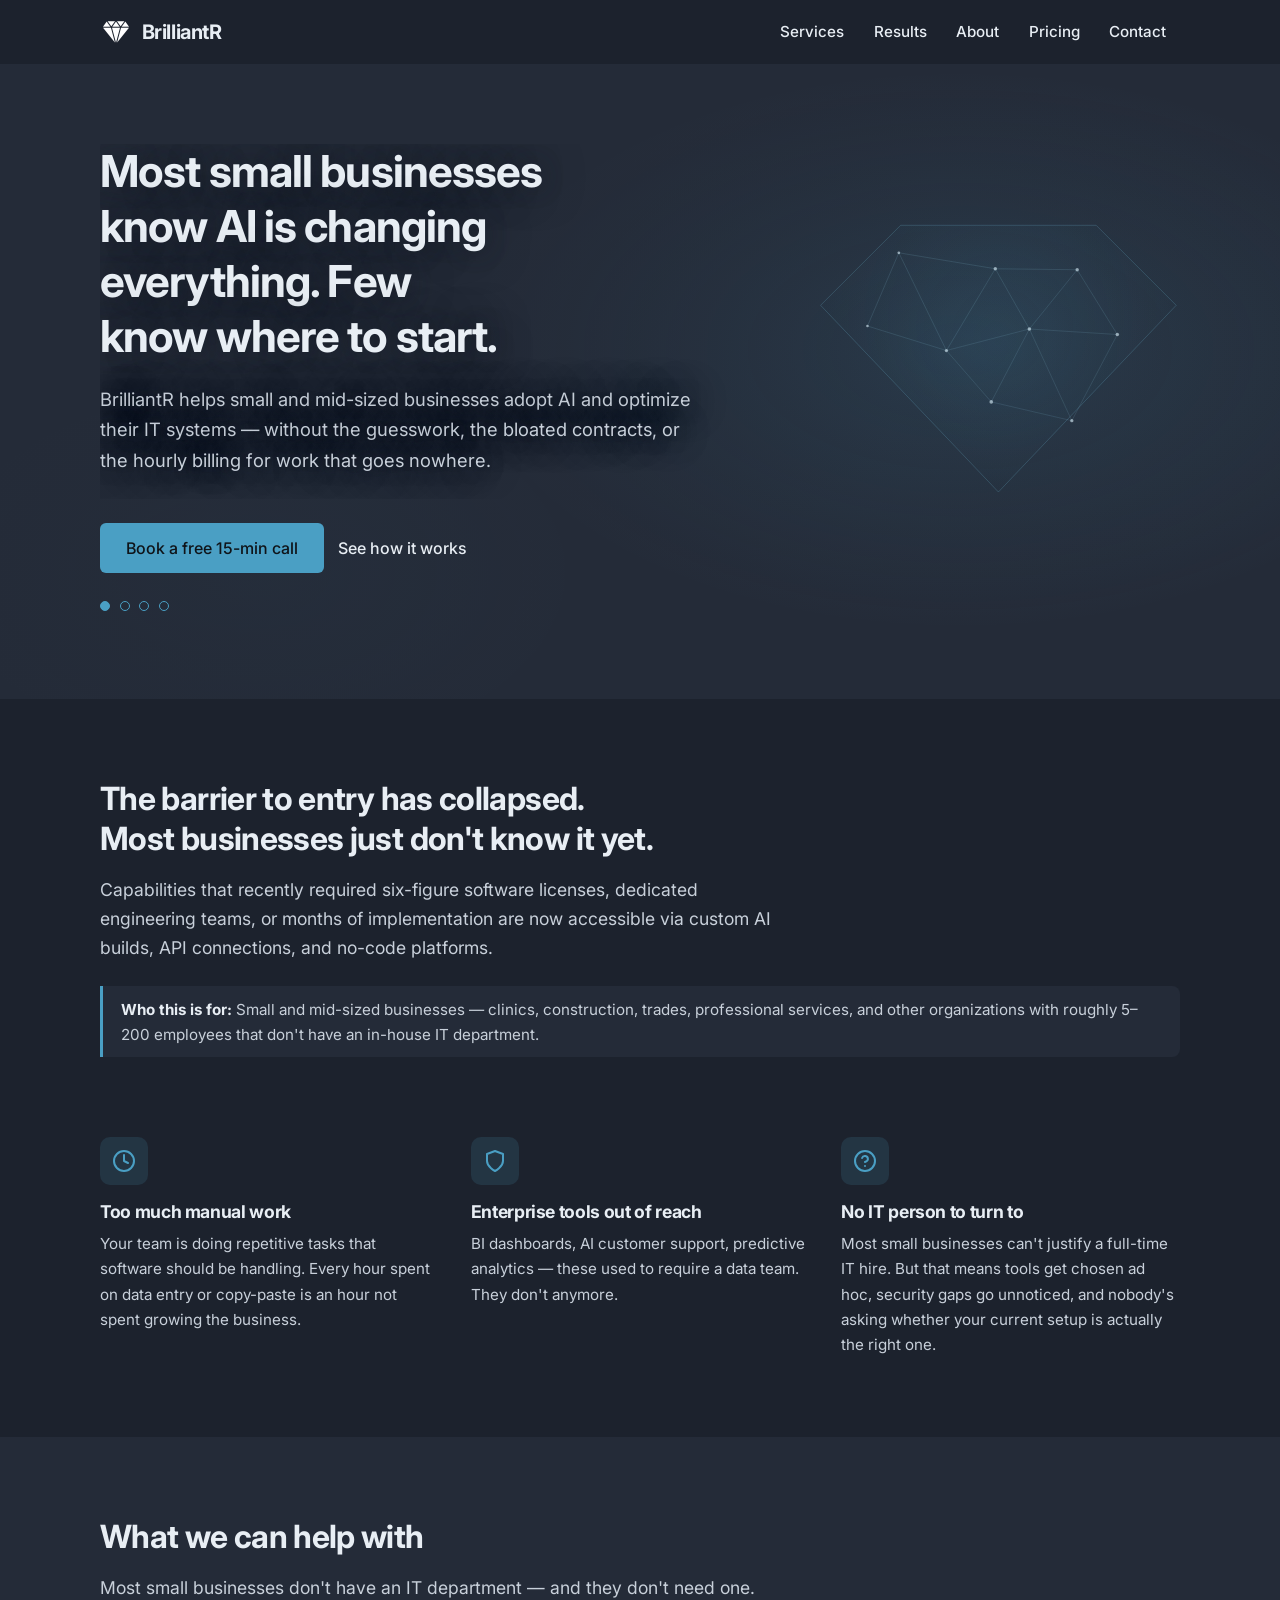
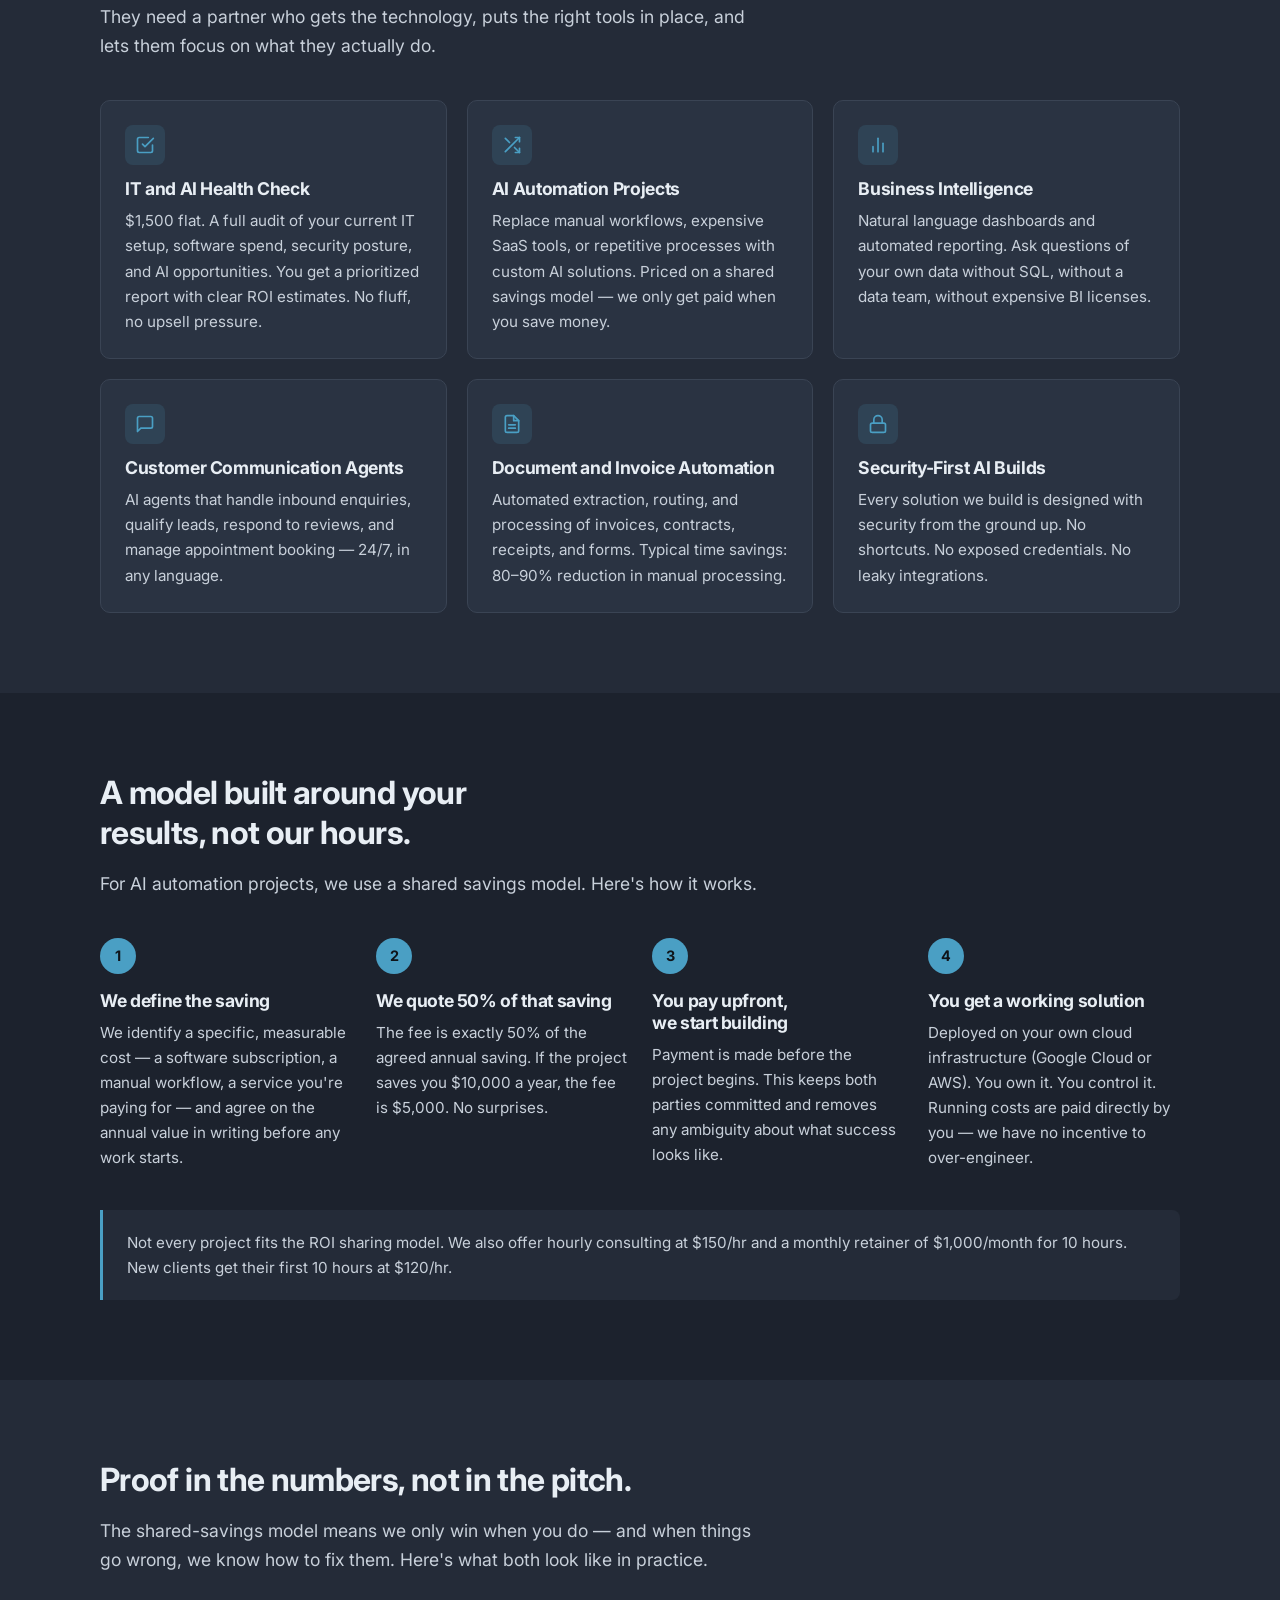
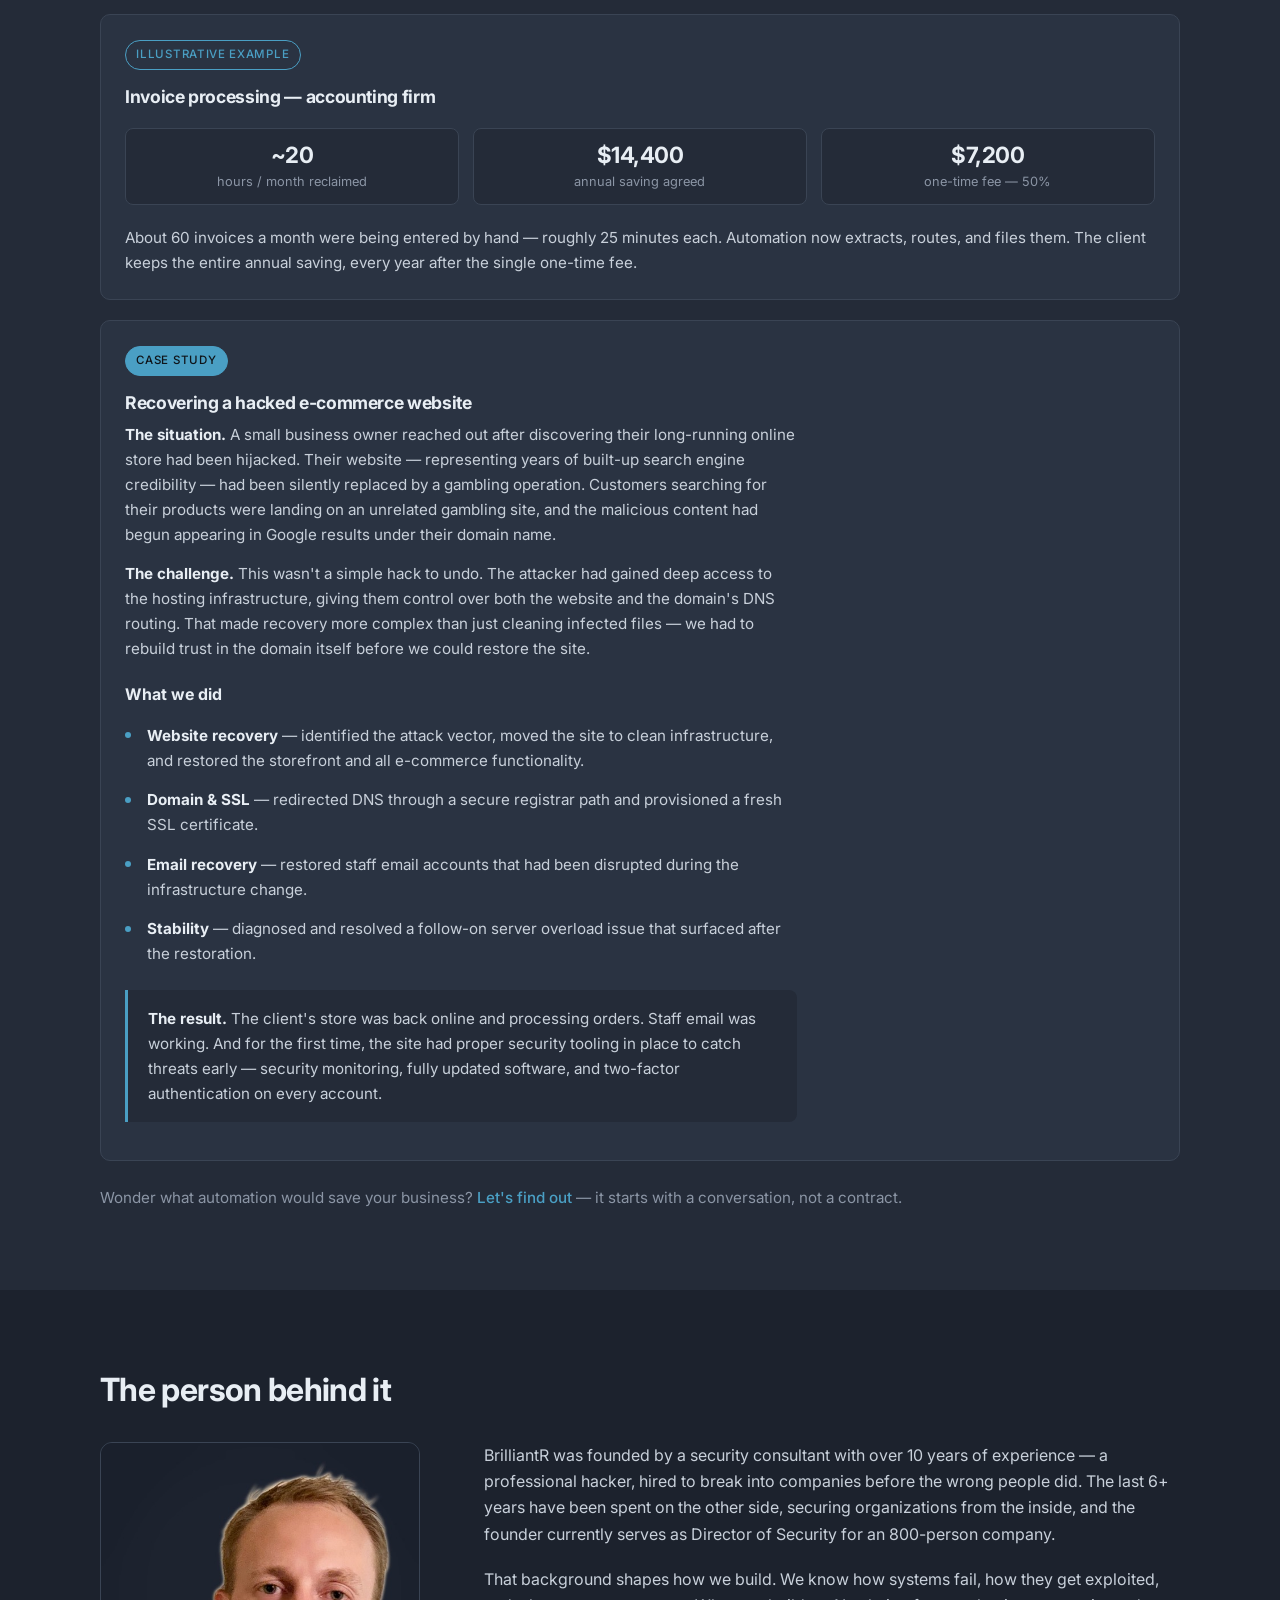
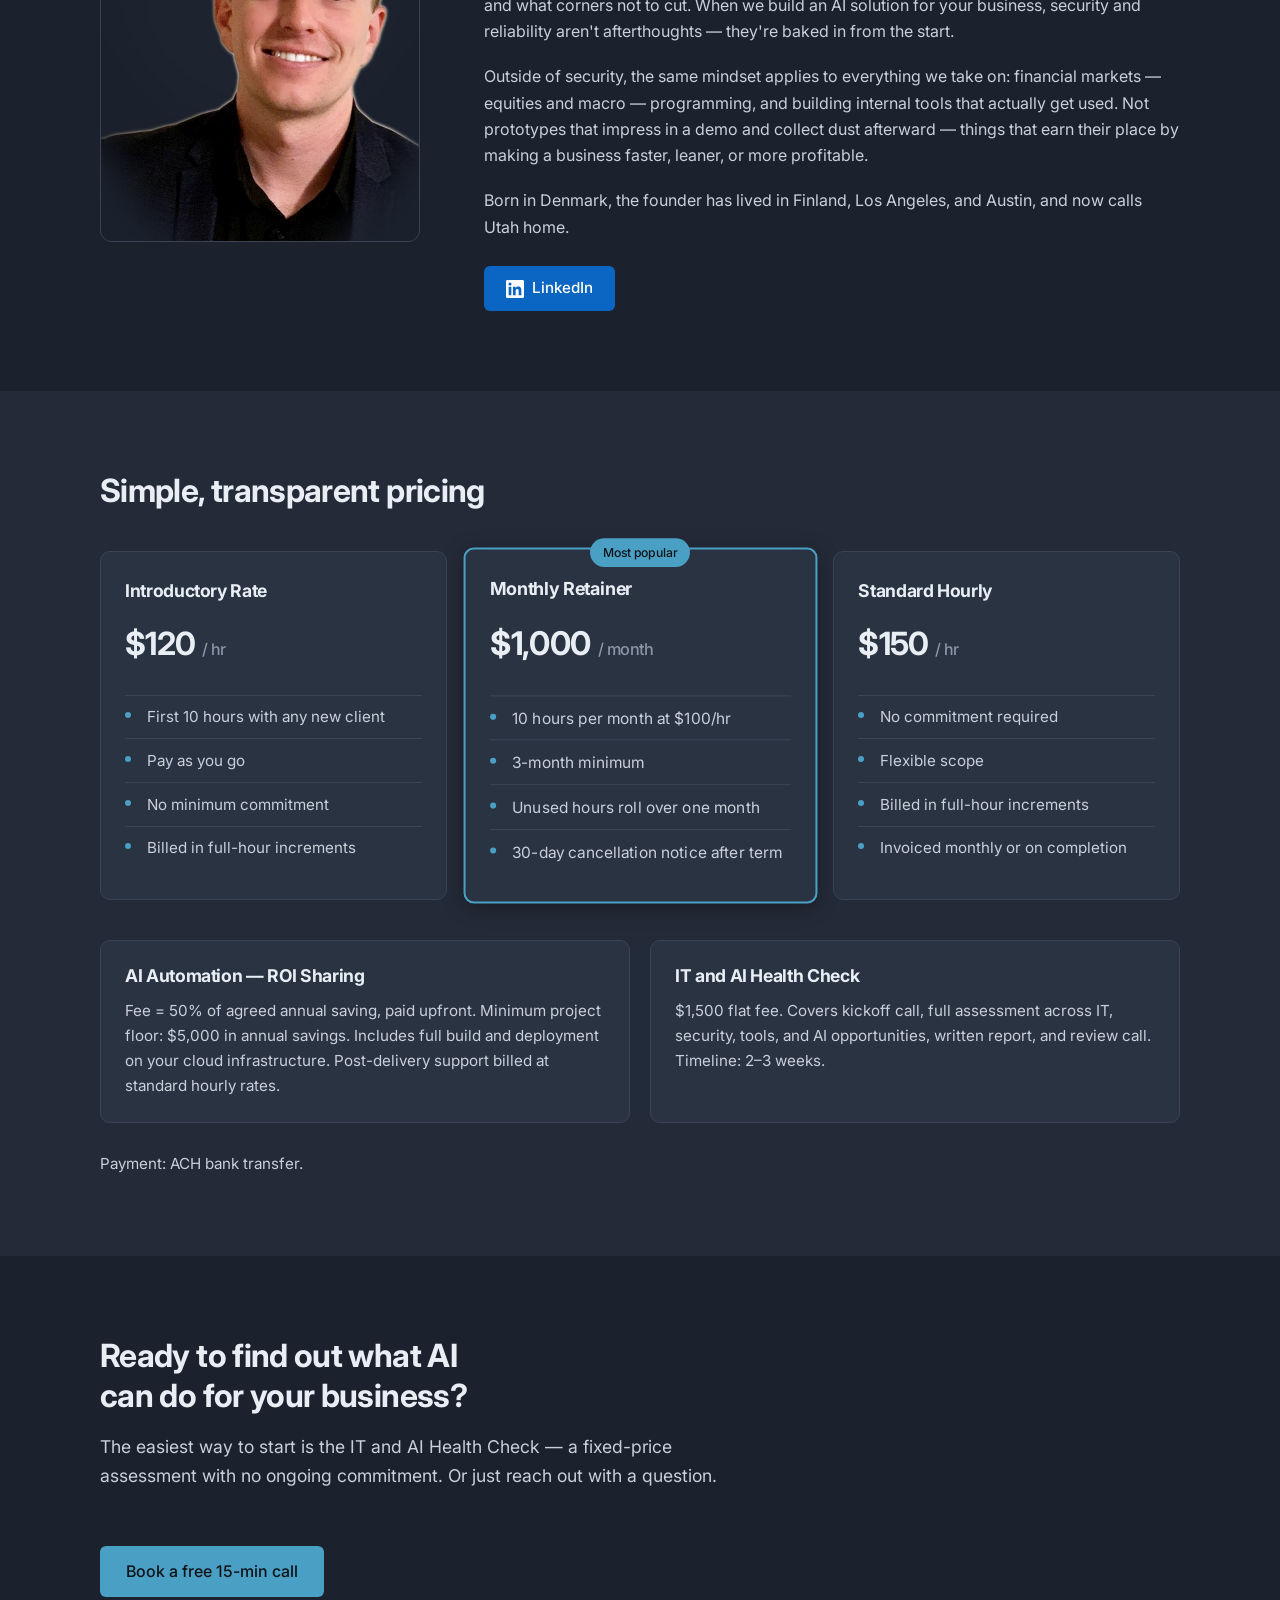
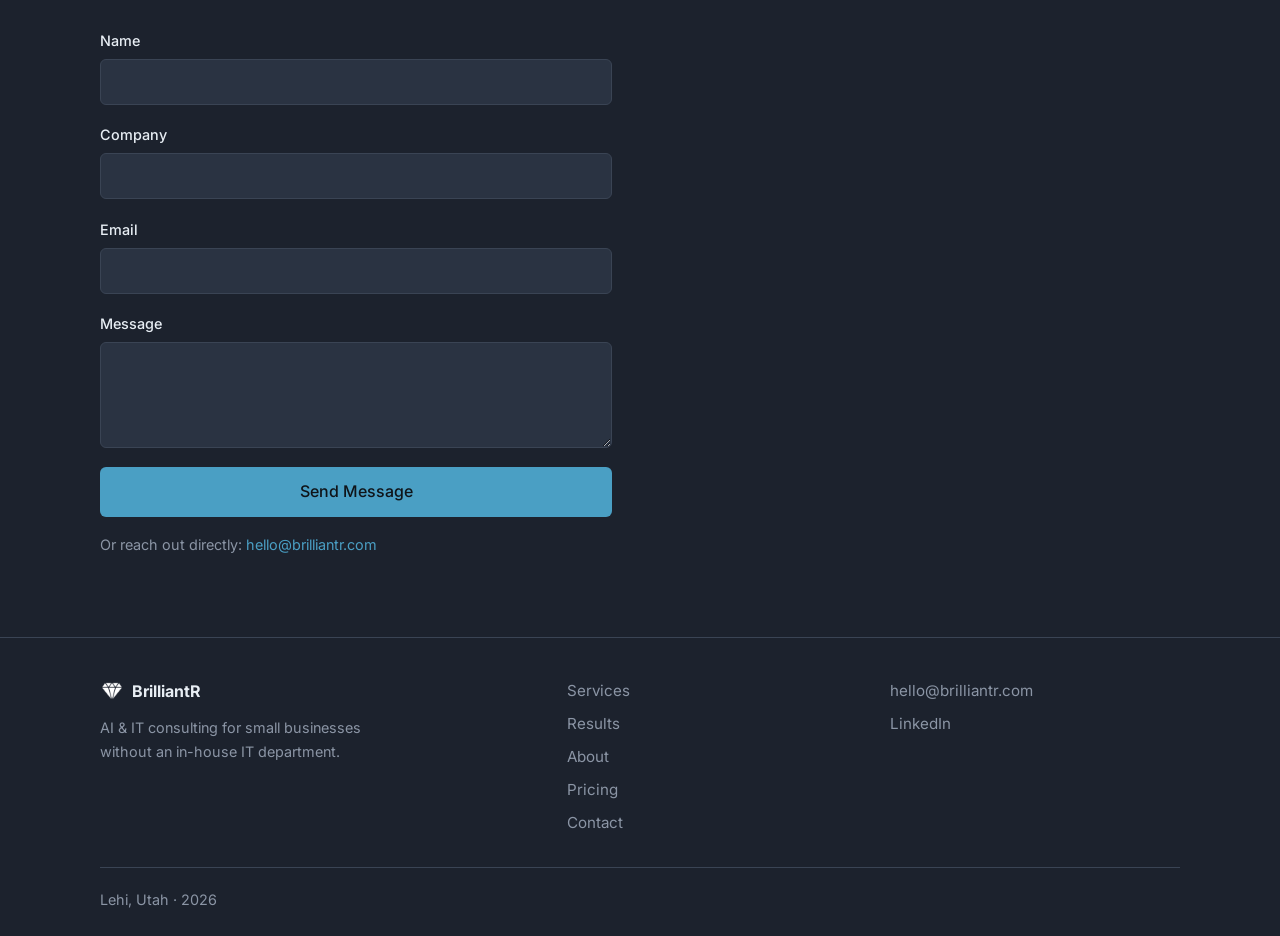
==== commit 27a07daf: "Remove phone number from site to cut spam exposure Phone was exposed in JSON-LD structured data, con" ====
--- a/website/index.html
+++ b/website/index.html
@@ -49,7 +49,6 @@
     "url": "https://brilliantr.com",
     "description": "AI and IT consulting for small businesses without an in-house IT department. Services include AI automation, business intelligence, IT health checks, and security-first builds.",
     "email": "hello@brilliantr.com",
-    "telephone": "+1-385-230-7396",
     "address": {
       "@type": "PostalAddress",
       "addressLocality": "Lehi",
@@ -501,7 +500,7 @@
           <button class="btn btn-primary" type="submit">Send Message</button>
         </form>
         <p class="form-status" id="form-status" role="status" aria-live="polite"></p>
-        <p class="form-note">Or reach out directly: <a href="mailto:hello@brilliantr.com">hello@brilliantr.com</a> · <a href="tel:+13852307396">+1 (385) 230-7396</a></p>
+        <p class="form-note">Or reach out directly: <a href="mailto:hello@brilliantr.com">hello@brilliantr.com</a></p>
       </div>
     </section>
   </main>
@@ -525,7 +524,6 @@
         </nav>
         <div class="footer-col footer-contact">
           <a href="mailto:hello@brilliantr.com">hello@brilliantr.com</a>
-          <a href="tel:+13852307396">+1 (385) 230-7396</a>
           <a href="https://www.linkedin.com/in/runetk-dk/" target="_blank" rel="noopener noreferrer">LinkedIn</a>
         </div>
       </div>
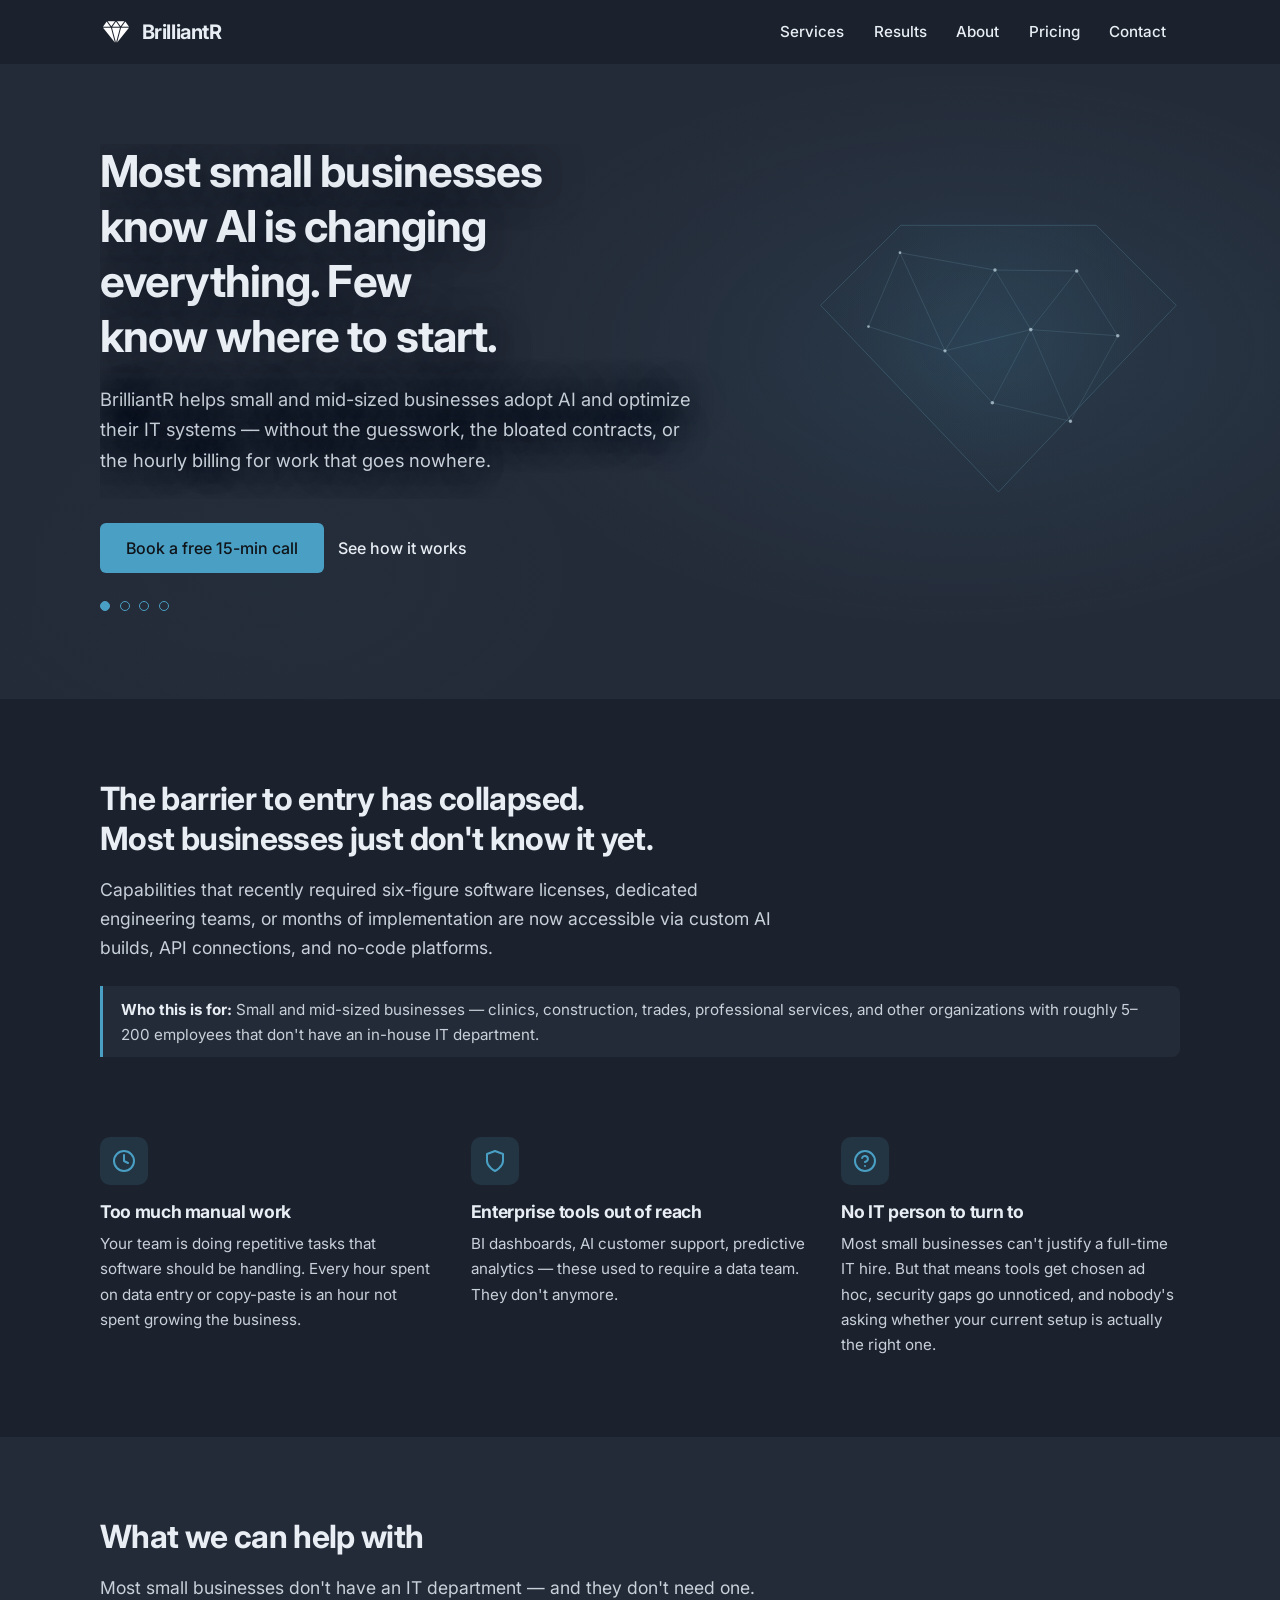
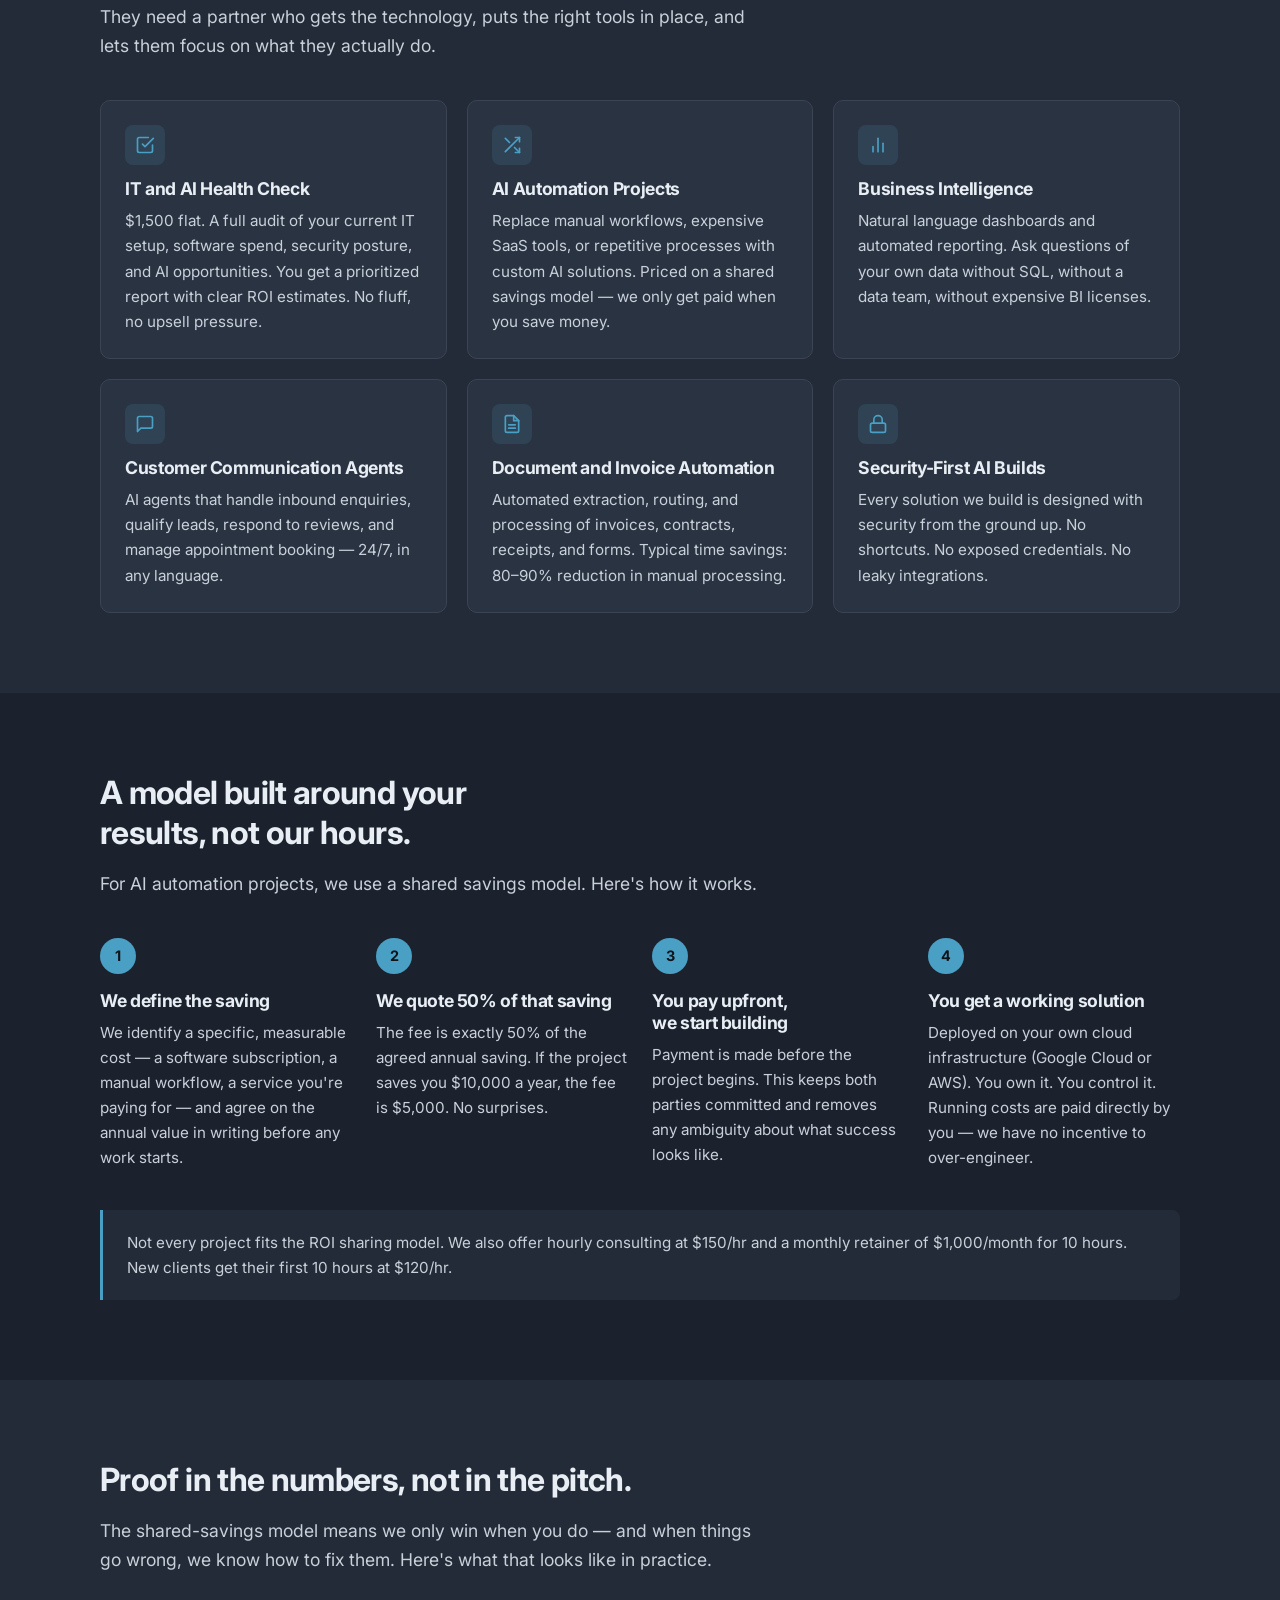
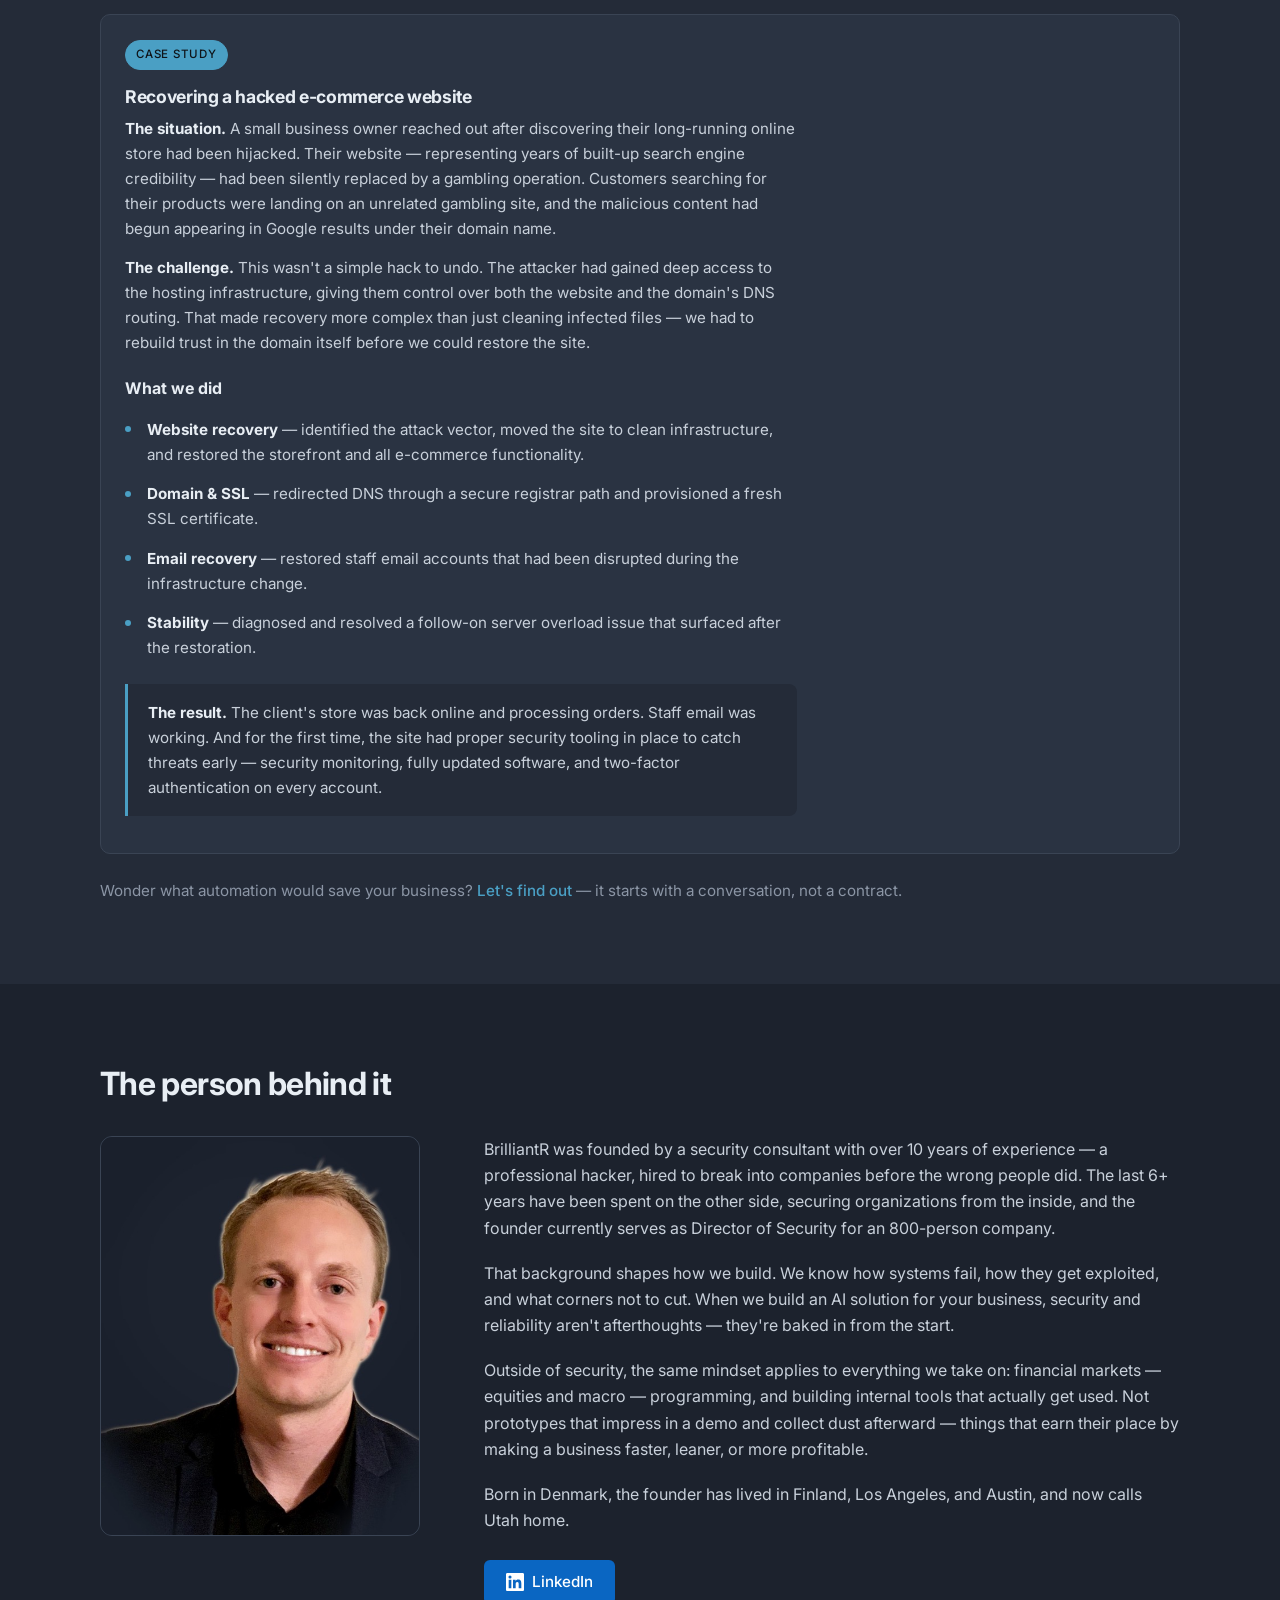
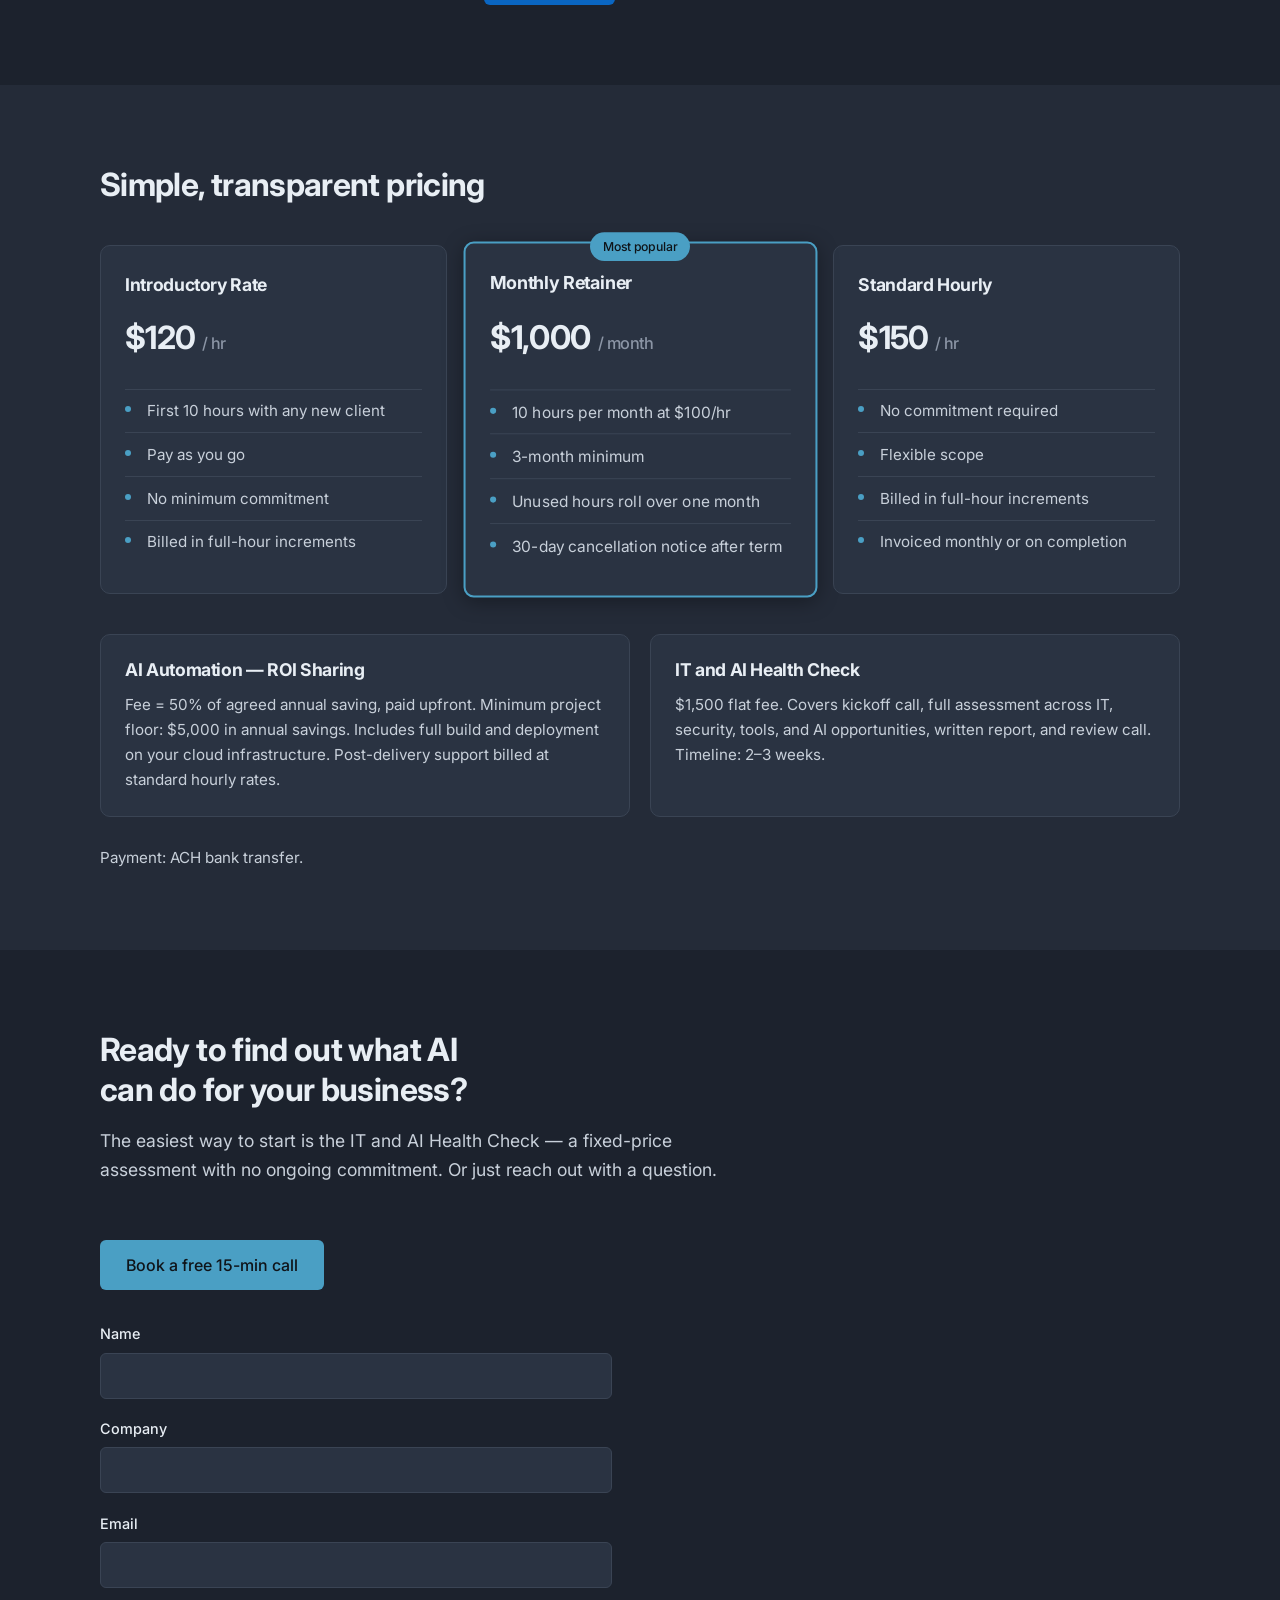
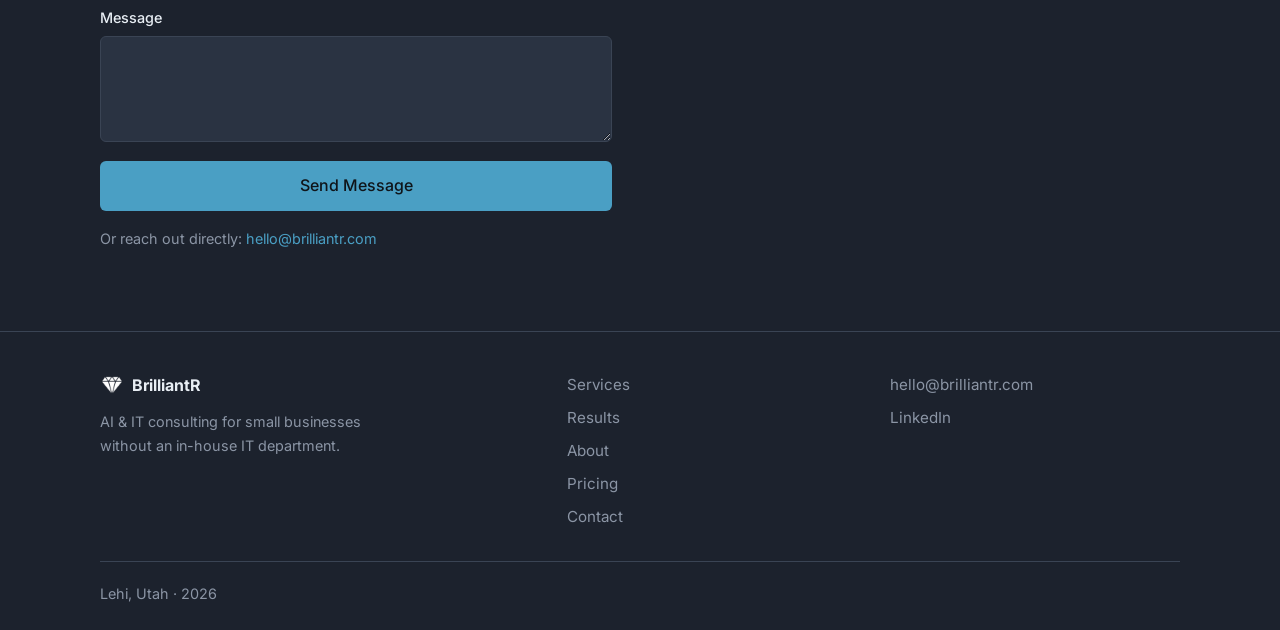
==== commit cdd889d7: "Remove illustrative example from results section Site is in production: the results section now show" ====
--- a/website/index.html
+++ b/website/index.html
@@ -350,27 +350,8 @@
     <section class="section-alt" id="results">
       <div class="container fade-in">
         <h2>Proof in the numbers, not in the pitch.</h2>
-        <p class="lead">The shared-savings model means we only win when you do — and when things go wrong, we know how to fix them. Here's what both look like in practice.</p>
+        <p class="lead">The shared-savings model means we only win when you do — and when things go wrong, we know how to fix them. Here's what that looks like in practice.</p>
         <div class="proof-grid">
-          <article class="proof-case">
-            <span class="proof-tag">Illustrative example</span>
-            <h3>Invoice processing — accounting firm</h3>
-            <div class="proof-math">
-              <div class="proof-stat">
-                <span class="proof-number">~20</span>
-                <span class="proof-label">hours / month reclaimed</span>
-              </div>
-              <div class="proof-stat">
-                <span class="proof-number">$14,400</span>
-                <span class="proof-label">annual saving agreed</span>
-              </div>
-              <div class="proof-stat">
-                <span class="proof-number">$7,200</span>
-                <span class="proof-label">one-time fee — 50%</span>
-              </div>
-            </div>
-            <p>About 60 invoices a month were being entered by hand — roughly 25 minutes each. Automation now extracts, routes, and files them. The client keeps the entire annual saving, every year after the single one-time fee.</p>
-          </article>
           <article class="proof-case case-study">
             <span class="proof-tag filled">Case study</span>
             <h3>Recovering a hacked e-commerce website</h3>
--- a/website/css/styles.css
+++ b/website/css/styles.css
@@ -727,7 +727,7 @@
   font-weight: 500;
 }
 
-/* Real client case study (vs. the illustrative example above) */
+/* Real client case study */
 .proof-tag.filled {
   background: var(--accent);
   border-color: var(--accent);
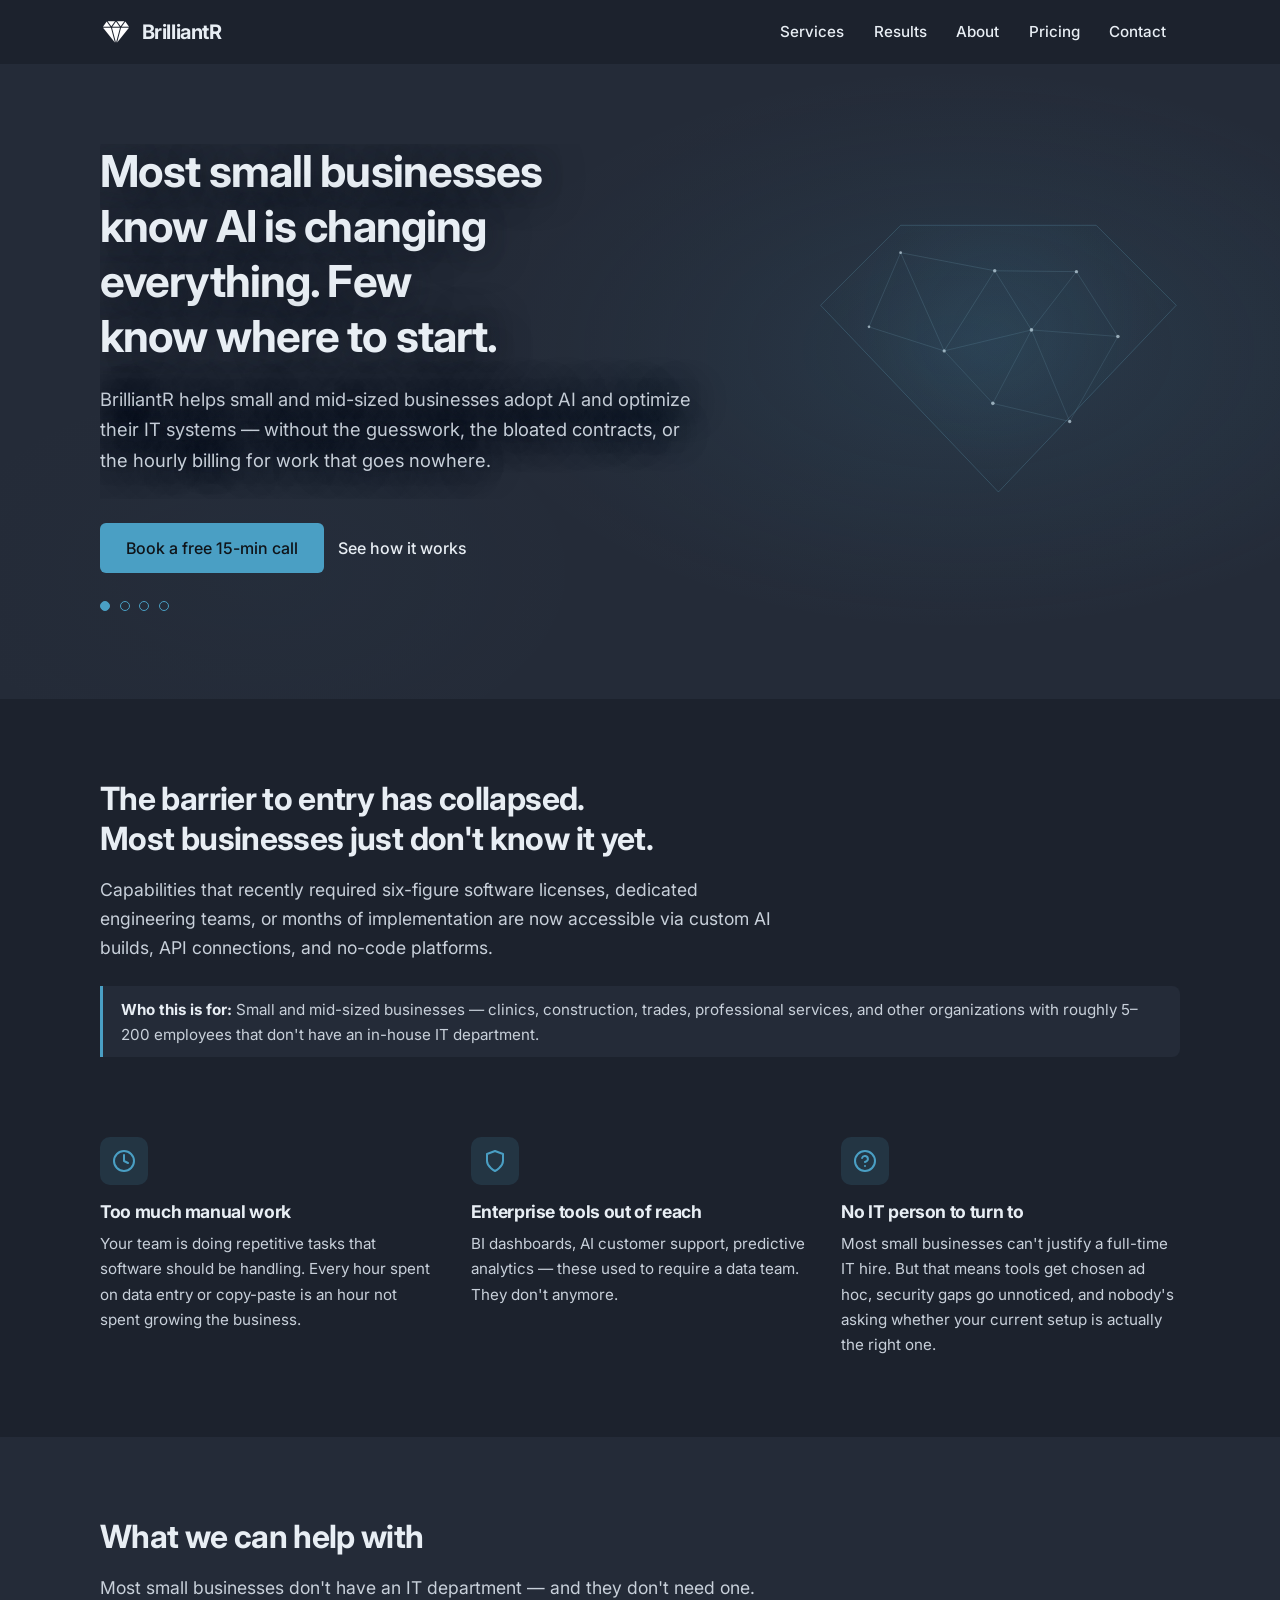
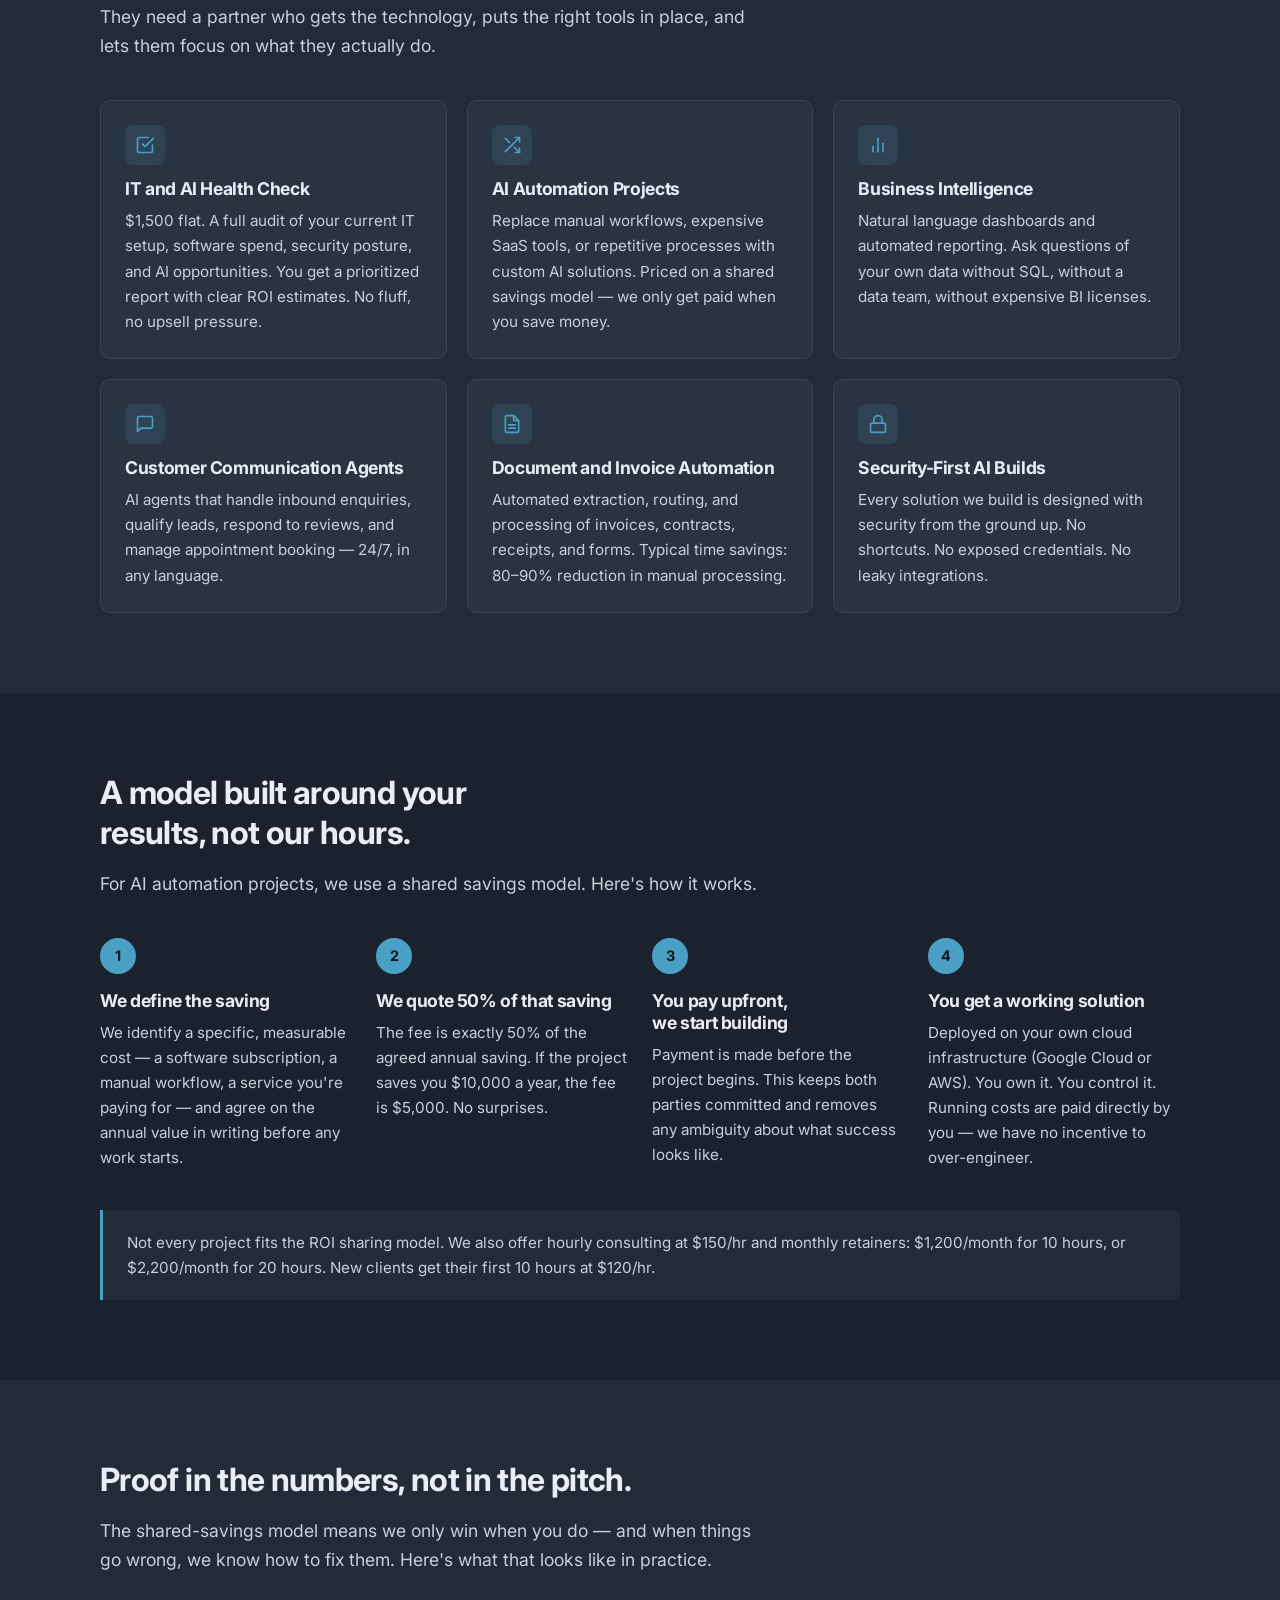
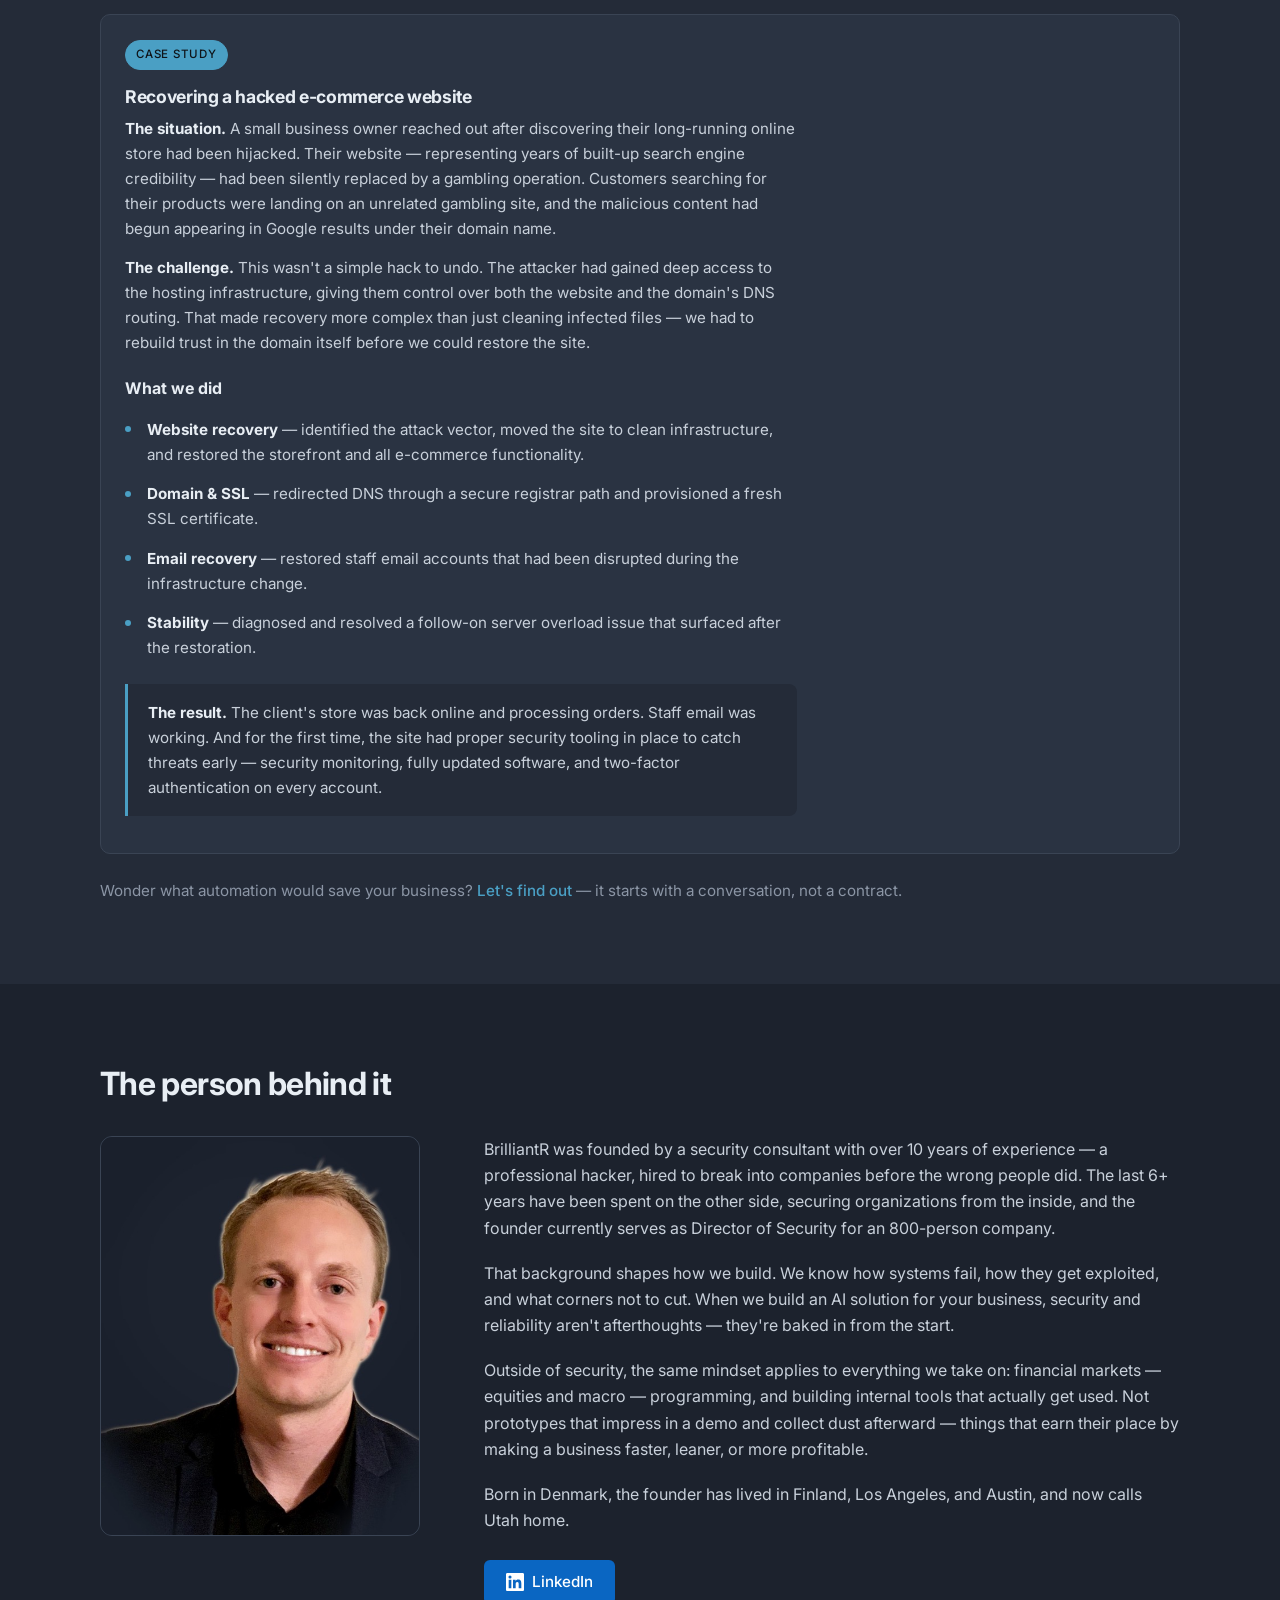
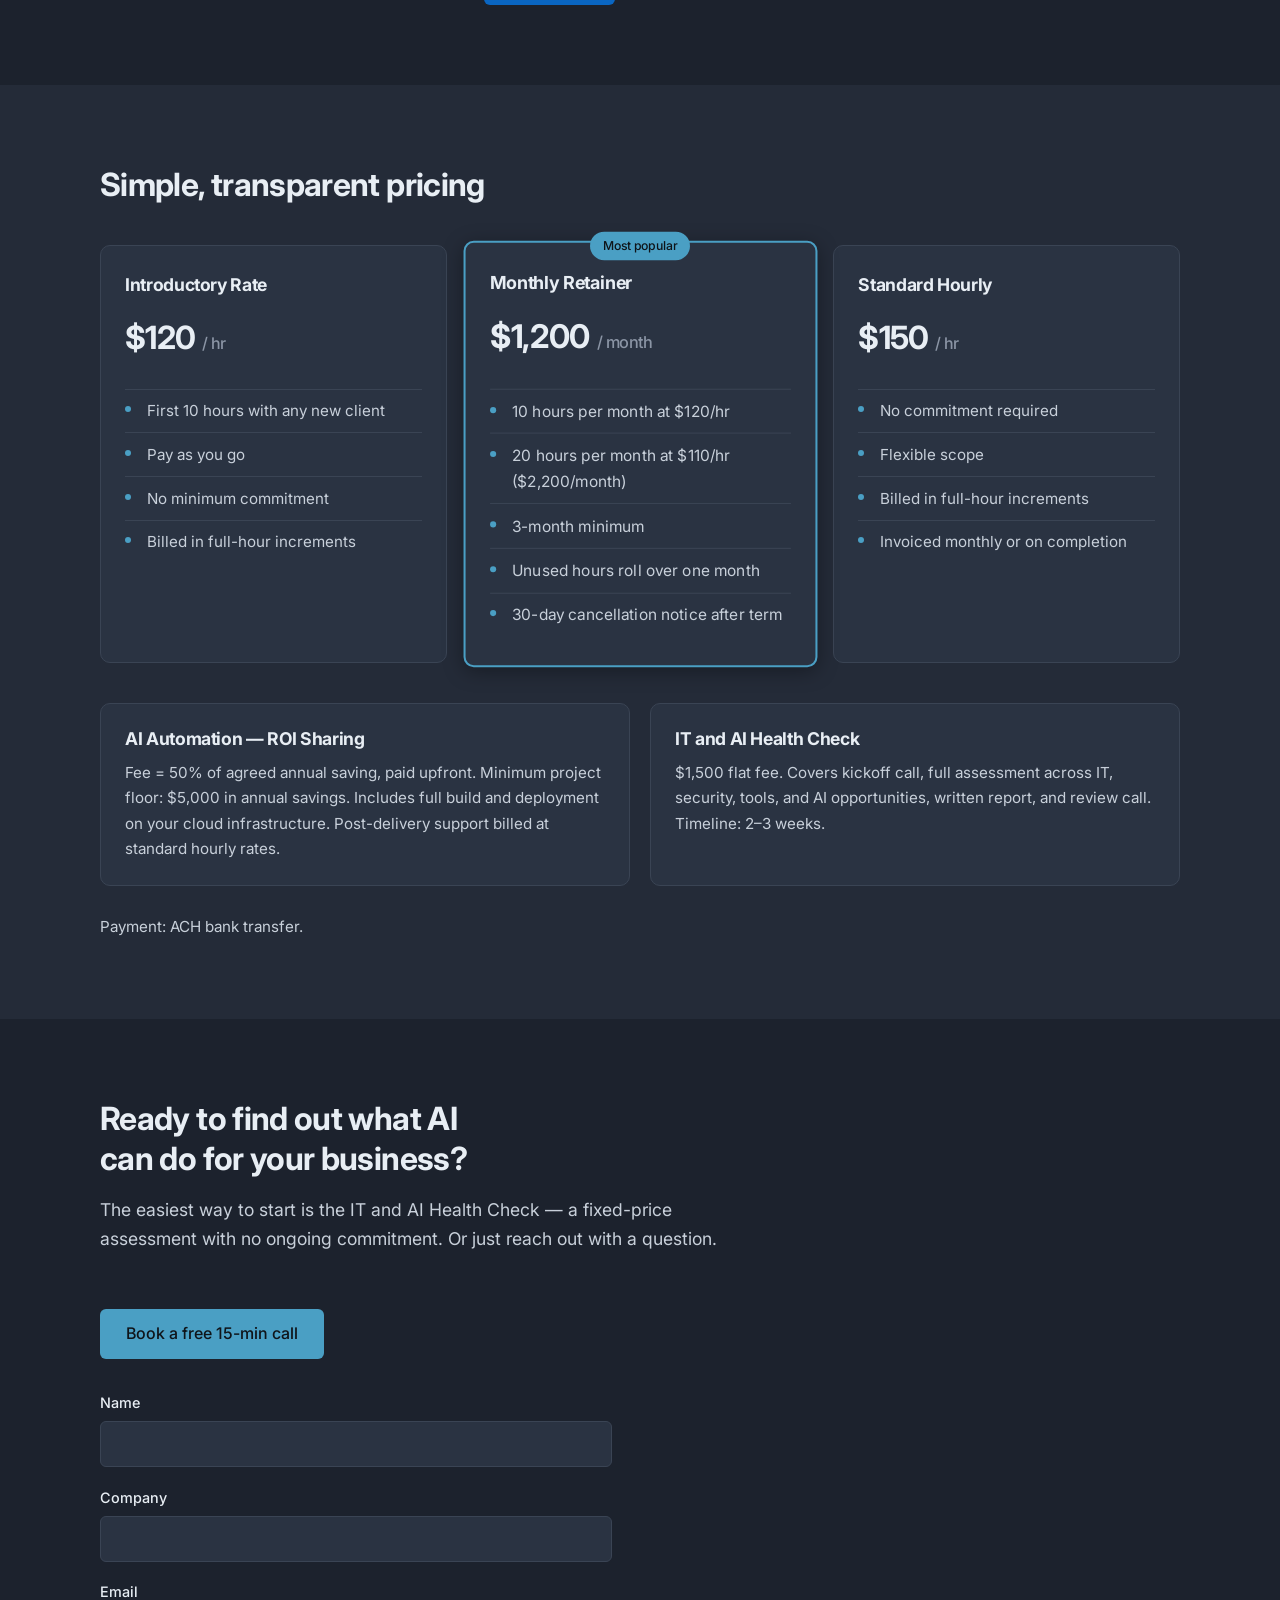
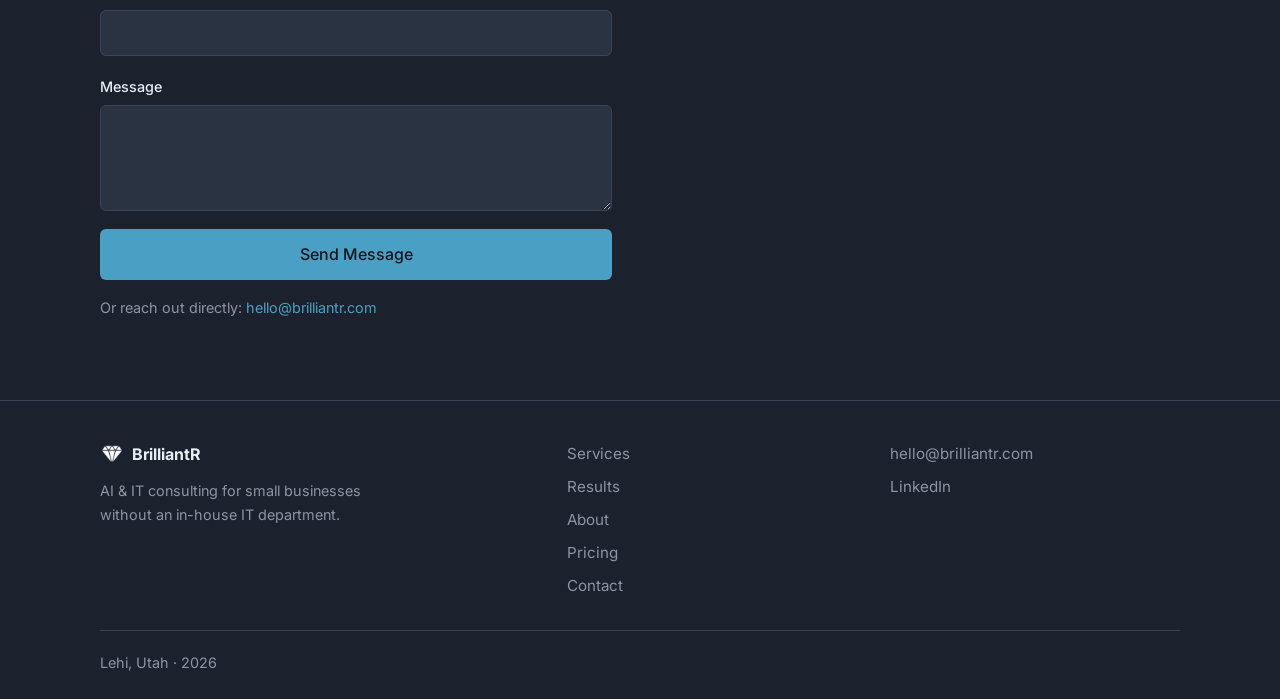
==== commit 4931a008: "Pricing: raise the retainer to $1,200 for 10 hours, add a 20-hour tier Standard 150/hr and the 120/h" ====
--- a/website/index.html
+++ b/website/index.html
@@ -112,7 +112,7 @@
       "description": "Security consultant and former professional penetration tester with 10+ years experience, now Director of Security at an 800-person company.",
       "sameAs": "https://www.linkedin.com/in/runetk-dk/"
     },
-    "priceRange": "$120–$1,500"
+    "priceRange": "$110–$1,500"
   }
   </script>
   <link rel="preconnect" href="https://fonts.googleapis.com">
@@ -343,7 +343,7 @@
             <p>Deployed on your own cloud infrastructure (Google Cloud or AWS). You own it. You control it. Running costs are paid directly by you — we have no incentive to over-engineer.</p>
           </div>
         </div>
-        <p class="how-note">Not every project fits the ROI sharing model. We also offer hourly consulting at $150/hr and a monthly retainer of $1,000/month for 10 hours. New clients get their first 10 hours at $120/hr.</p>
+        <p class="how-note">Not every project fits the ROI sharing model. We also offer hourly consulting at $150/hr and monthly retainers: $1,200/month for 10 hours, or $2,200/month for 20 hours. New clients get their first 10 hours at $120/hr.</p>
       </div>
     </section>
 
@@ -419,9 +419,10 @@
           <article class="price-card featured">
             <span class="price-badge">Most popular</span>
             <h3>Monthly Retainer</h3>
-            <p class="price-amount">$1,000 <span>/ month</span></p>
+            <p class="price-amount">$1,200 <span>/ month</span></p>
             <ul>
-              <li>10 hours per month at $100/hr</li>
+              <li>10 hours per month at $120/hr</li>
+              <li>20 hours per month at $110/hr ($2,200/month)</li>
               <li>3-month minimum</li>
               <li>Unused hours roll over one month</li>
               <li>30-day cancellation notice after term</li>
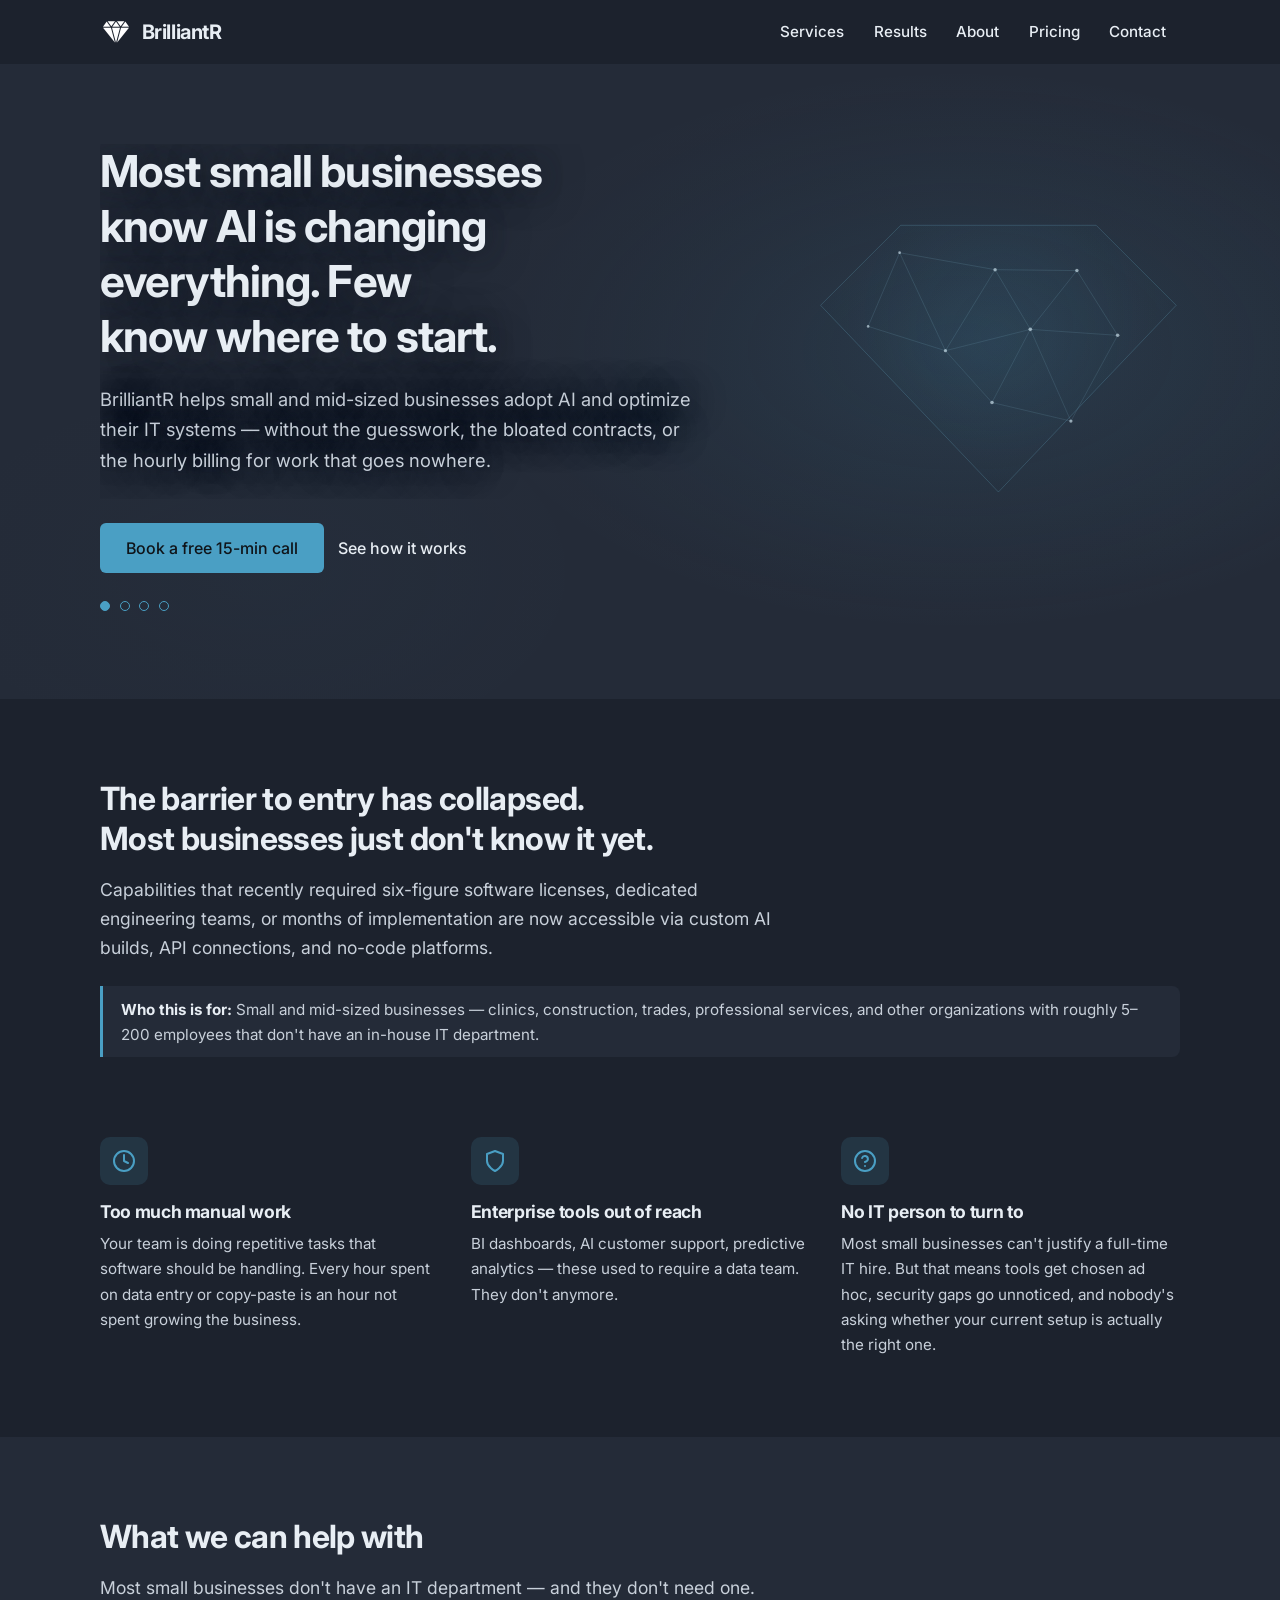
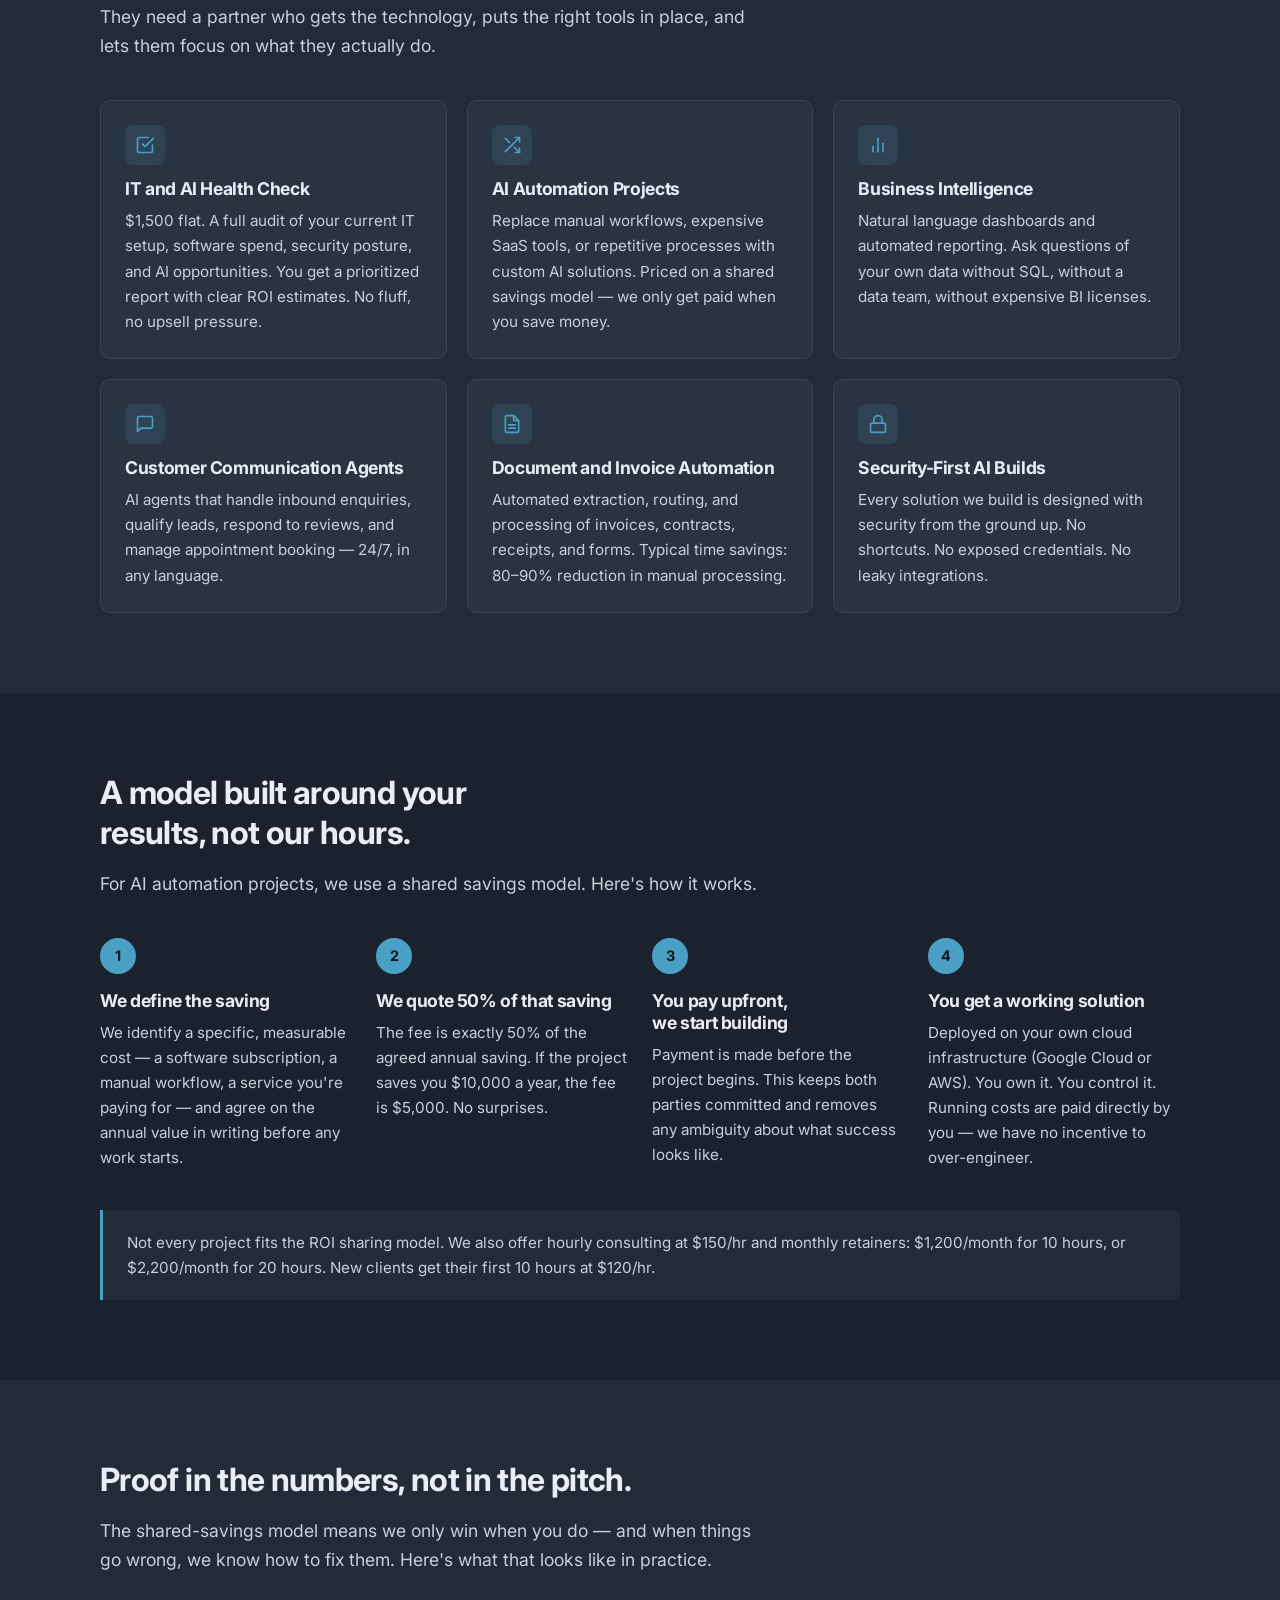
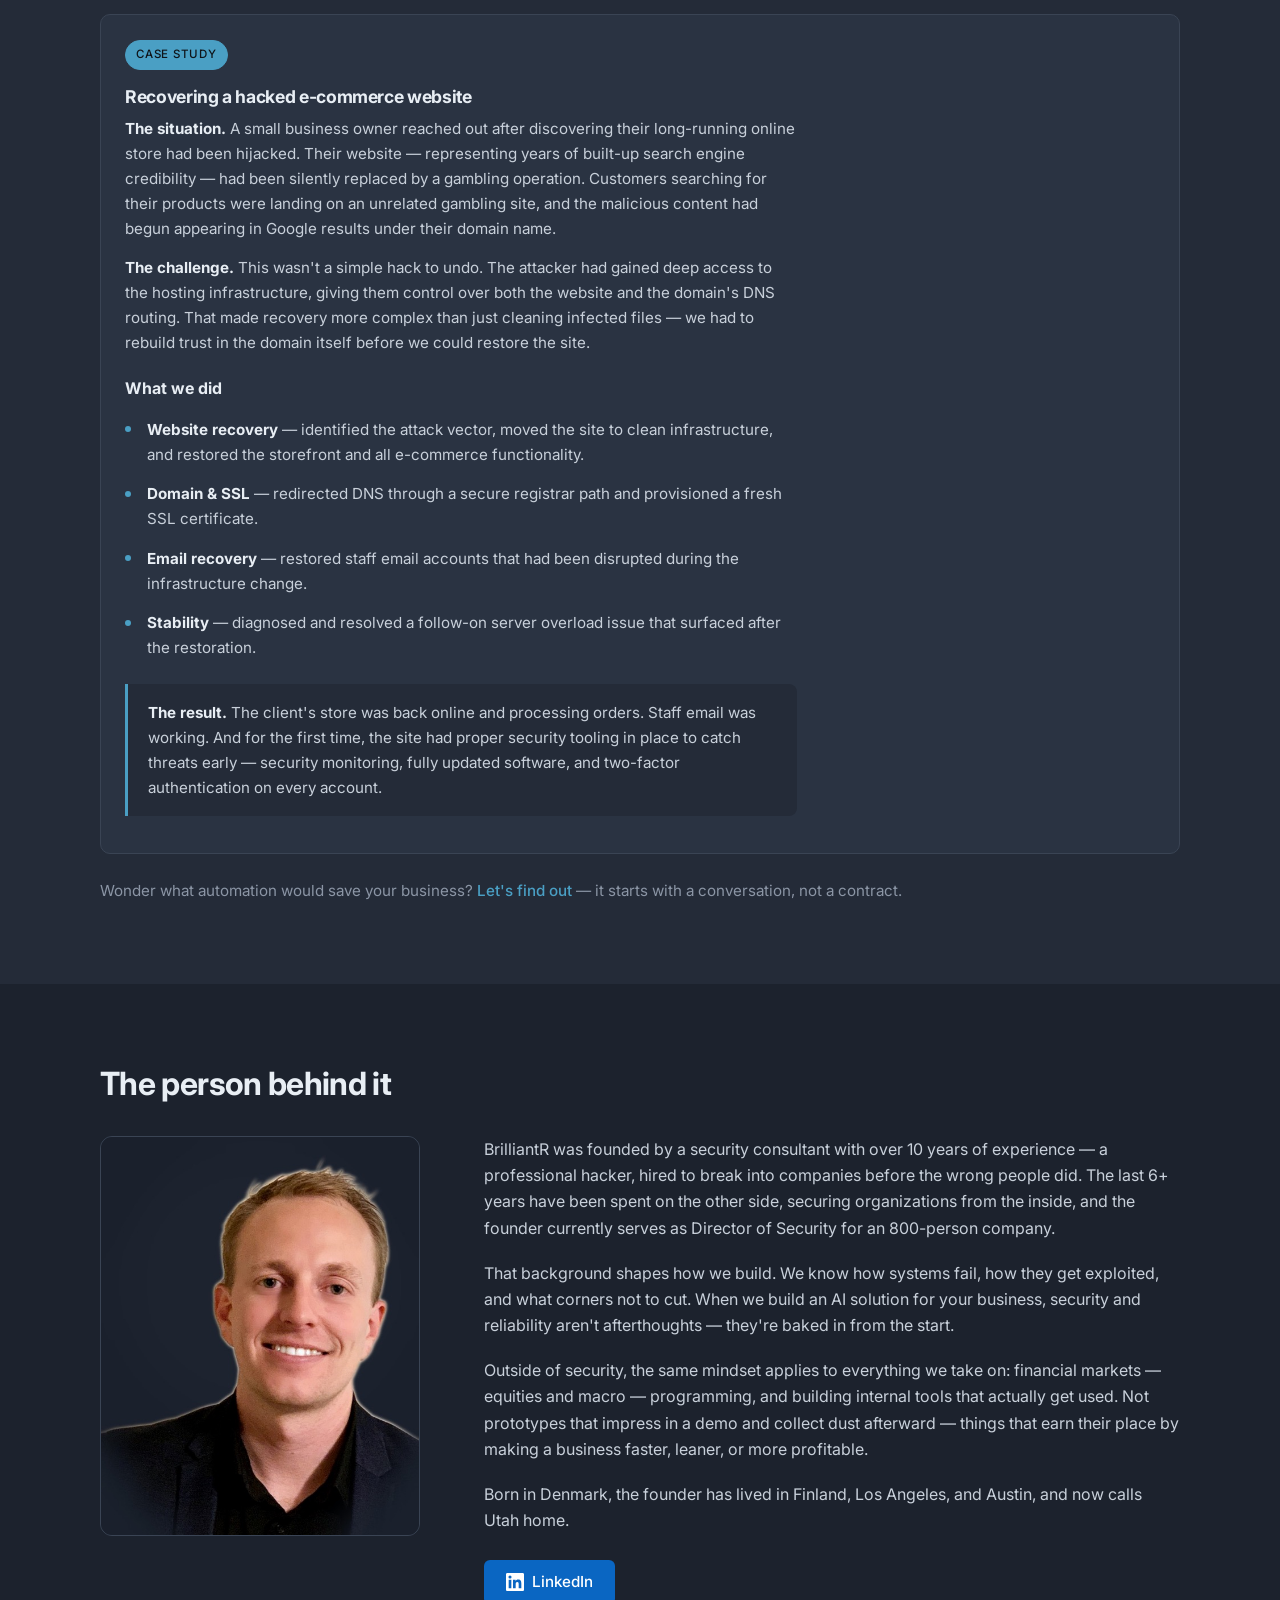
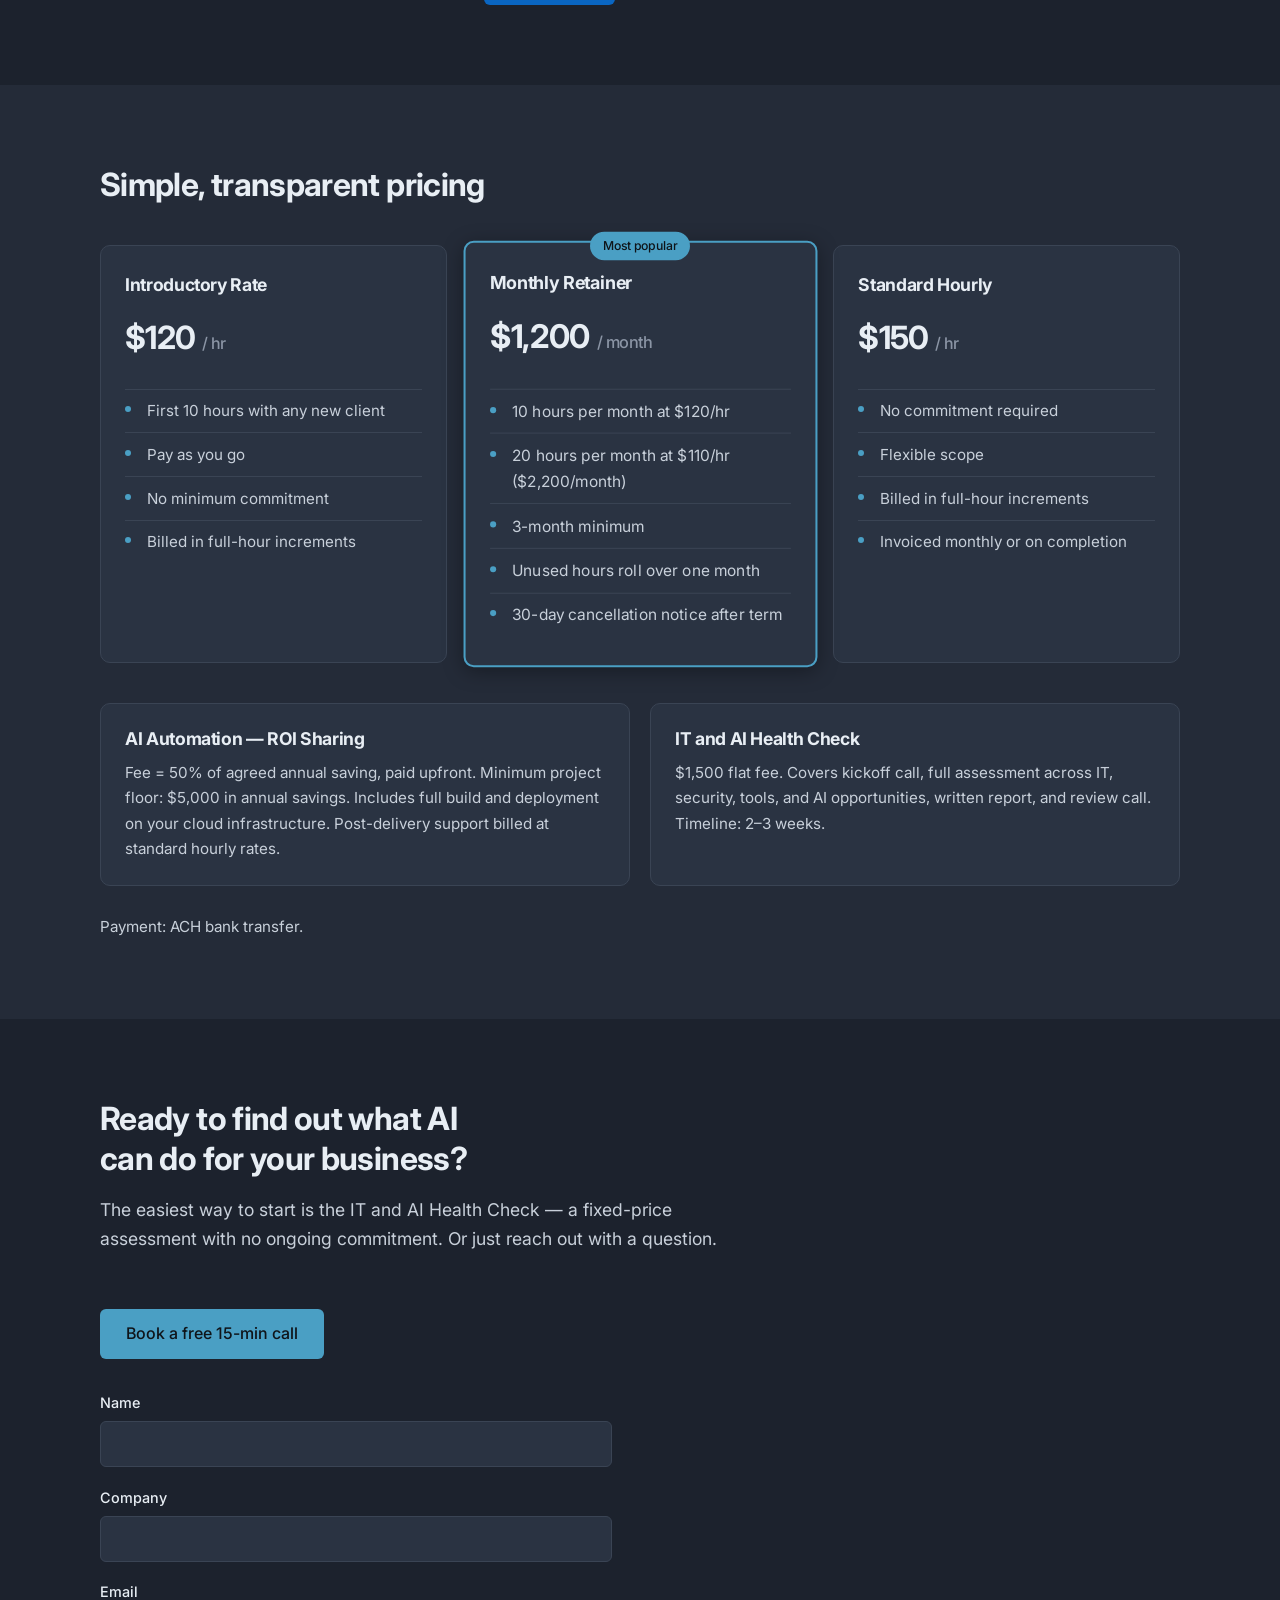
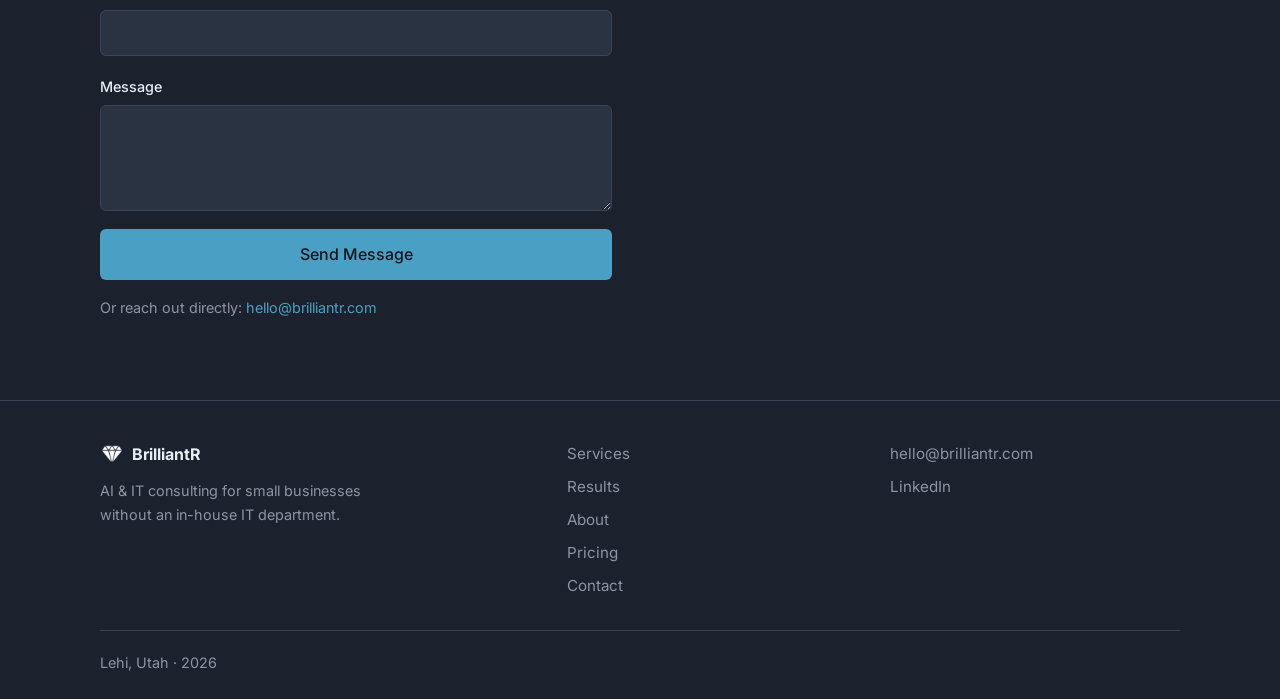
==== commit b34b6671: "AI readiness: spec-compliant llms.txt, index.md markdown alternate, rel=alternate/describedby links" ====
--- a/website/index.html
+++ b/website/index.html
@@ -9,6 +9,8 @@
   <meta name="theme-color" content="#1C222D">
   <title>BrilliantR — AI & IT Consulting for Small Businesses</title>
   <link rel="canonical" href="https://brilliantr.com/">
+  <link rel="alternate" type="text/markdown" href="https://brilliantr.com/index.md" title="Markdown version of this page">
+  <link rel="describedby" type="text/plain" href="https://brilliantr.com/llms.txt" title="llms.txt, agent guide for this site">
 
   <!-- Google tag (gtag.js) — Google Analytics 4 -->
   <script async src="https://www.googletagmanager.com/gtag/js?id=G-T3CMR07BEG"></script>
